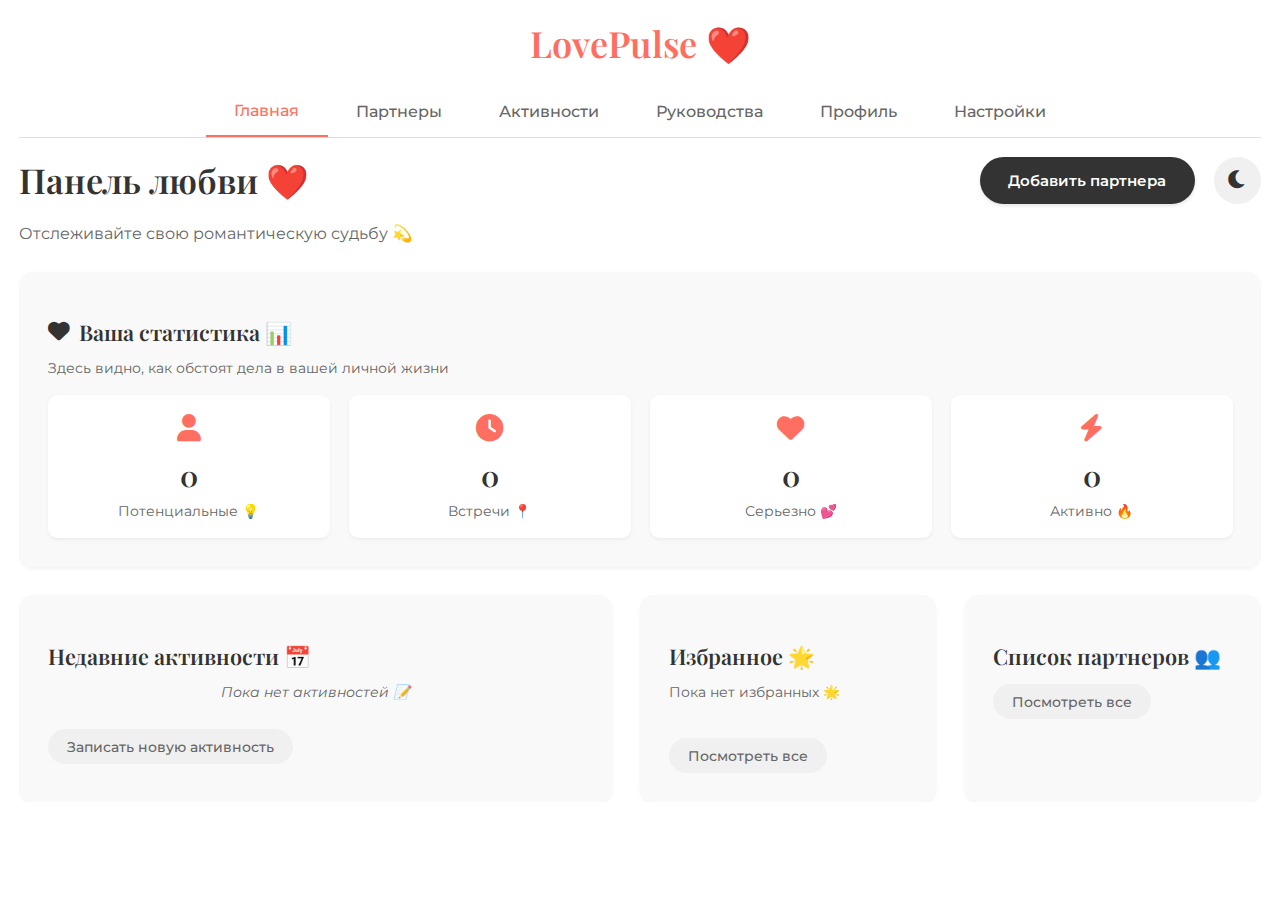
==== index.html @ b07b7ac9 "1" ====
<!DOCTYPE html>
<html lang="ru">
<head>
    <meta charset="UTF-8">
    <meta name="viewport" content="width=device-width, initial-scale=1.0, maximum-scale=1.0, user-scalable=no">
    <meta name="apple-mobile-web-app-capable" content="yes">
    <meta name="mobile-web-app-capable" content="yes">
    <title>LovePulse</title>
    <link rel="stylesheet" href="styles.css">
    <link href="https://fonts.googleapis.com/css2?family=Montserrat:wght@400;500;600&display=swap" rel="stylesheet" crossorigin="anonymous">
    <link rel="stylesheet" href="https://cdnjs.cloudflare.com/ajax/libs/font-awesome/6.0.0-beta3/css/all.min.css" crossorigin="anonymous">
    <!-- Манифест PWA -->
    <link rel="manifest" href="/manifest.json">
    <!-- Мета-теги для iOS -->
    <meta name="apple-mobile-web-app-status-bar-style" content="black-translucent">
    <meta name="apple-mobile-web-app-title" content="LovePulse">
    <link rel="apple-touch-icon" href="icons/icon-180x180.png">
    <!-- Splash screen для iOS -->
    <link rel="apple-touch-startup-image" href="icons/splash-1125x2436.png">
    <!-- Тема для Android -->
    <meta name="theme-color" content="#ff6f61">
</head>
<body>
    <div class="container">
        <!-- Уведомление о состоянии сети -->
        <div id="network-status" class="network-status hidden"></div>

        <!-- Затемнение фона -->
        <div id="overlay" class="overlay hidden"></div>

        <!-- Название приложения -->
        <div class="app-title">
            <h1 class="app-name">LovePulse ❤️</h1>
        </div>

        <!-- Вкладки -->
        <div class="tabs">
            <button class="tab active" onclick="showTab('dashboard-tab')" aria-label="Перейти на главную">Главная</button>
            <button class="tab" onclick="showTab('partners-tab')" aria-label="Перейти к партнерам">Партнеры</button>
            <button class="tab" onclick="showTab('activities-tab')" aria-label="Перейти к активностям">Активности</button>
            <button class="tab" onclick="showTab('guides-tab')" aria-label="Перейти к руководствам">Руководства</button>
            <button class="tab" onclick="showTab('profile-tab')" aria-label="Перейти к профилю">Профиль</button>
            <button class="tab" onclick="showTab('settings-tab')" aria-label="Перейти к настройкам">Настройки</button>
        </div>

        <!-- Вкладка "Главная" -->
        <div id="dashboard-tab" class="tab-content">
            <div class="header">
                <h1>Панель любви ❤️</h1>
                <div class="header-actions">
                    <button class="add-partner-btn" onclick="showPartnerForm()" aria-label="Добавить нового партнера">Добавить партнера</button>
                    <button id="theme-toggle" onclick="toggleTheme()" aria-label="Переключить тему"></button>
                </div>
            </div>
            <p class="subtitle">Отслеживайте свою романтическую судьбу 💫</p>

            <!-- Панель прогресса -->
            <div class="progress-panel">
                <h2><i class="fas fa-heart"></i> Ваша статистика 📊</h2>
                <p class="panel-subtitle">Здесь видно, как обстоят дела в вашей личной жизни</p>
                <div class="stats">
                    <div class="stat">
                        <i class="fas fa-user"></i>
                        <span id="potential-count">0</span>
                        <p>Потенциальные</p>
                    </div>
                    <div class="stat">
                        <i class="fas fa-clock"></i>
                        <span id="meetings-count">0</span>
                        <p>Встречи</p>
                    </div>
                    <div class="stat">
                        <i class="fas fa-heart"></i>
                        <span id="serious-count">0</span>
                        <p>Серьезно</p>
                    </div>
                    <div class="stat">
                        <i class="fas fa-bolt"></i>
                        <span id="active-count">0</span>
                        <p>Активно</p>
                    </div>
                </div>
            </div>

            <!-- Секции -->
            <div class="dashboard-sections">
                <div class="section recent-activity">
                    <h2>Недавние активности 📅</h2>
                    <p id="recent-activity-text">Пока нет активностей</p>
                    <div class="activity-wrapper">
                        <ul id="recent-activity-list"></ul>
                    </div>
                    <button class="action-btn" onclick="showLogForm('add')" aria-label="Записать новую активность">Записать новую активность</button>
                </div>

                <div class="section favorites">
                    <h2>Избранное 🌟</h2>
                    <p id="favorites-text">Пока нет избранных</p>
                    <ul id="favorites-list"></ul>
                    <button class="action-btn" onclick="showTab('partners-tab')" aria-label="Посмотреть всех партнеров">Посмотреть все</button>
                </div>

                <div class="section manage-partners">
                    <h2>Список партнеров 👥</h2>
                    <button class="action-btn" onclick="showTab('partners-tab')" aria-label="Посмотреть всех партнеров">Посмотреть все</button>
                </div>
            </div>
        </div>

        <!-- Вкладка "Партнеры" -->
        <div id="partners-tab" class="tab-content hidden">
            <div class="header">
                <h1>Партнеры 👥</h1>
                <div class="header-actions">
                    <button class="add-partner-btn" onclick="showPartnerForm()" aria-label="Добавить нового партнера">Добавить партнера</button>
                    <button id="theme-toggle-partners" onclick="toggleTheme()" aria-label="Переключить тему"></button>
                </div>
            </div>
            <p class="subtitle">Управляйте вашими романтическими связями 💞</p>

            <!-- Фильтры -->
            <div class="partner-filters">
                <button class="filter-btn active" onclick="filterPartners('all')">Все</button>
                <button class="filter-btn" onclick="filterPartners('potential')">Потенциальные</button>
                <button class="filter-btn" onclick="filterPartners('all-serious')">Все серьезно</button>
                <button class="filter-btn" onclick="filterPartners('friend')">Друзья</button>
                <button class="filter-btn" onclick="filterPartners('past')">В прошлом</button>
            </div>

            <!-- Поле поиска -->
            <div class="search-bar">
                <i class="fas fa-search"></i>
                <input type="text" id="partner-search" placeholder="Поиск партнеров..." oninput="renderPartnersListTab()" aria-label="Поиск по партнерам">
            </div>

            <!-- Список партнеров -->
            <div id="partners-list-tab" class="partners-grid">
                <!-- Карточки партнеров будут добавлены через JavaScript -->
            </div>

            <!-- Пагинация -->
            <div class="pagination">
                <button id="prev-partners-page" onclick="changePartnersPage(-1)" disabled aria-label="Предыдущая страница">«</button>
                <span id="partners-page-info"></span>
                <button id="next-partners-page" onclick="changePartnersPage(1)" disabled aria-label="Следующая страница">»</button>
            </div>

            <!-- Сообщение, если партнеров нет -->
            <div id="no-partners-message" class="no-partners hidden">
                <h2>Партнеры не найдены 😔</h2>
                <p>Добавьте своего первого партнера, чтобы начать</p>
            </div>
        </div>

        <!-- Вкладка "Активности" -->
        <div id="activities-tab" class="tab-content hidden">
            <div class="header">
                <h1>Активности 📅</h1>
                <div class="header-actions">
                    <button class="add-partner-btn" onclick="showLogForm('add')" aria-label="Добавить новую активность">Добавить активность</button>
                    <button id="theme-toggle-activities" onclick="toggleTheme()" aria-label="Переключить тему"></button>
                </div>
            </div>
            <p class="subtitle">Отслеживайте свои романтические активности 💬</p>
            <div class="filters">
                <div class="form-group">
                    <input type="text" id="activity-search" placeholder="Поиск активностей..." oninput="filterActivities()" aria-label="Поиск по активностям">
                </div>
                <div class="form-group">
                    <input type="date" id="activity-date-filter" onchange="filterActivities()" aria-label="Фильтр по дате">
                </div>
            </div>
            <ul id="activities-list"></ul>
            <!-- Пагинация для активностей -->
            <div class="pagination">
                <button id="prev-activities-page" onclick="changeActivitiesPage(-1)" disabled aria-label="Предыдущая страница">«</button>
                <span id="activities-page-info"></span>
                <button id="next-activities-page" onclick="changeActivitiesPage(1)" disabled aria-label="Следующая страница">»</button>
            </div>
        </div>

        <!-- Вкладка "Руководства" -->
        <div id="guides-tab" class="tab-content hidden">
            <div class="header">
                <h1>Руководства</h1>
                <div class="header-actions">
                    <button id="theme-toggle-guides" aria-label="Переключить тему">
                        <i class="fas fa-moon"></i>
                    </button>
                </div>
            </div>
            <p class="subtitle">Полезные советы от психологов 💡</p>
            <div class="guides-grid">
                <div class="guide-card">
                    <div class="guide-cover">
                        <h3>Как полюбить себя?</h3>
                        <p class="guide-placeholder">Скоро</p>
                    </div>
                </div>
                <div class="guide-card">
                    <div class="guide-cover">
                        <h3>Как полюбить людей?</h3>
                        <p class="guide-placeholder">Скоро</p>
                    </div>
                </div>
                <div class="guide-card">
                    <div class="guide-cover">
                        <h3>Как найти партнера?</h3>
                        <p class="guide-placeholder">Скоро</p>
                    </div>
                </div>
            </div>
        </div>

<!-- Вкладка "Профиль" -->
<div id="profile-tab" class="tab-content hidden">
    <div class="header">
        <h1>Профиль 👤</h1>
        <div class="header-actions">
            <button id="theme-toggle-profile" onclick="toggleTheme()" aria-label="Переключить тему"></button>
        </div>
    </div>
    <p class="subtitle">Управление личной информацией ✏️</p>

    <!-- Форма профиля -->
    <div class="profile-section">
        <div class="profile-photo">
            <div class="photo-container">
                <img id="profile-photo-preview" src="" alt="Фото профиля" class="hidden">
                <div id="photo-placeholder" class="photo-placeholder">
                    <i class="fas fa-camera"></i>
                </div>
            </div>
            <button class="action-btn upload-photo-btn" id="upload-photo-btn" onclick="document.getElementById('profile-photo').click()" aria-label="Загрузить фото">
                <i class="fas fa-upload"></i> Загрузить фото
            </button>
            <input type="file" id="profile-photo" accept="image/*" onchange="handlePhotoUpload(event)" class="hidden">
        </div>

        <form class="profile-form">
            <div class="form-group">
                <label for="profile-name"><i class="fas fa-user"></i> Имя</label>
                <input type="text" id="profile-name" placeholder="Введите ваше имя" maxlength="100" aria-label="Введите ваше имя (максимум 100 символов)">
            </div>
            <div class="form-group">
                <label for="profile-status"><i class="fas fa-heart"></i> Текущий статус</label>
                <input type="text" id="profile-status" placeholder="Как у вас дела?" maxlength="100" aria-label="Введите ваш статус (максимум 100 символов)">
            </div>
            <div class="form-group">
                <label for="profile-location"><i class="fas fa-map-marker-alt"></i> Местоположение</label>
                <input type="text" id="profile-location" placeholder="Где вы находитесь?" maxlength="100" aria-label="Введите ваше местоположение (максимум 100 символов)">
            </div>
            <div class="form-group">
                <label for="profile-birthdate"><i class="fas fa-calendar-alt"></i> Дата рождения</label>
                <input type="date" id="profile-birthdate" aria-label="Выберите дату рождения">
            </div>
            <div class="form-group">
                <label for="profile-bio"><i class="fas fa-sticky-note"></i> Обо мне</label>
                <textarea id="profile-bio" placeholder="Расскажите немного о себе..." maxlength="100" aria-label="Введите информацию о себе (максимум 100 символов)"></textarea>
            </div>
            <div class="form-buttons">
                <button type="button" class="save-btn" onclick="saveProfile()" aria-label="Сохранить изменения профиля">Сохранить изменения</button>
            </div>
        </form>
    </div>
</div>

        <!-- Вкладка "Настройки" -->
        <div id="settings-tab" class="tab-content hidden">
            <div class="header">
                <h1>Настройки ⚙️</h1>
            </div>
            <p class="subtitle">Управляйте настройками приложения</p>

            <!-- Секция настроек -->
            <div class="section">
                <h2><i class="fas fa-info-circle"></i> Информация о приложении</h2>
                <p>Версия: 1.0.0 stable</p>
                <p>Последнее обновление: 23.03.2025</p>
            </div>

            <div class="section">
                <h2><i class="fas fa-paint-brush"></i> Параметры оформления</h2>
                <div class="form-group">
                    <label for="theme-toggle-settings"><i class="fas fa-moon"></i> John Doe</label>
                    <button id="theme-toggle-settings" onclick="toggleTheme()" aria-label="Переключить тему"></button>
                </div>
            </div>

            <div class="section">
                <h2><i class="fab fa-github"></i> Техническая информация</h2>
                <p>Языки: TypeScript, Tailwind CSS</p>
                <p>Хранилище: LocalStorage</p>
                <p>Анимация: Framer Motion</p>
                <p>Скоро: Shadow DOM</p>
            </div>

            <div class="section">
                <h2><i class="fas fa-code"></i> Посмотреть на GitHub</h2>
                <a href="https://github.com/lovetracker" target="_blank" class="action-btn" aria-label="Перейти на GitHub проекта">
                    <i class="fab fa-github"></i> GitHub.com/lovetracker
                </a>
            </div>
        </div>

        <!-- Форма добавления партнера -->
        <div id="add-partner-form" class="hidden">
            <h3><i class="fas fa-heart"></i> <span id="partner-form-title">Добавить нового партнера</span></h3>
            <div class="form-group">
                <label for="partner-name"><i class="fas fa-user"></i> Имя</label>
                <input type="text" id="partner-name" placeholder="Имя партнера" maxlength="50" title="Максимум 50 символов" aria-label="Введите имя партнера (максимум 50 символов)">
            </div>
            <div class="form-group">
                <label for="partner-met"><i class="fas fa-map-marker-alt"></i> Местоположение (необязательно)</label>
                <input type="text" id="partner-met" placeholder="Город, страна" maxlength="100" title="Максимум 100 символов" aria-label="Введите место знакомства (максимум 100 символов)">
            </div>
            <div class="form-group">
                <label for="partner-met-date"><i class="fas fa-calendar-alt"></i> Дата встречи (необязательно)</label>
                <input type="date" id="partner-met-date" aria-label="Выберите дату встречи">
            </div>
            <div class="form-group">
                <label>Статус отношений</label>
                <div class="status-options">
                    <label class="status-label">
                        <input type="radio" name="status" value="potential" checked aria-label="Потенциальный партнер">
                        <span class="status-icon"><i class="fas fa-heartbeat"></i></span> Потенциальные
                    </label>
                    <label class="status-label">
                        <input type="radio" name="status" value="serious" aria-label="Серьезные отношения">
                        <span class="status-icon"><i class="fas fa-heart"></i></span> Серьезные
                    </label>
                    <label class="status-label">
                        <input type="radio" name="status" value="friend" aria-label="Друзья">
                        <span class="status-icon"><i class="fas fa-handshake"></i></span> Друзья
                    </label>
                    <label class="status-label">
                        <input type="radio" name="status" value="past" aria-label="В прошлом">
                        <span class="status-icon"><i class="fas fa-check-circle"></i></span> В прошлом
                    </label>
                </div>
            </div>
            <div class="form-group">
                <input type="checkbox" id="partner-favorite" aria-label="Добавить партнера в избранное">
                <label for="partner-favorite"><i class="fas fa-star"></i> Добавить в избранное</label>
            </div>
            <div class="form-group">
                <label for="partner-notes"><i class="fas fa-sticky-note"></i> Заметки (необязательно)</label>
                <textarea id="partner-notes" placeholder="Добавьте побольше деталей или мыслей об этом человеке..." maxlength="300" aria-label="Введите заметки о партнере (максимум 300 символов)"></textarea>
            </div>
            <div class="form-buttons">
                <button class="cancel-btn" onclick="hidePartnerForm()" aria-label="Отменить добавление партнера">Отмена</button>
                <button class="save-btn" onclick="savePartner()" aria-label="Добавить нового партнера в список">Добавить партнера</button>
            </div>
        </div>

<!-- Форма добавления активности -->
<div id="log-form" class="hidden">
    <h3><i class="fas fa-book"></i> <span id="log-form-title">Записать новую активность</span></h3>
    <div class="form-group">
        <label for="log-entry"><i class="fas fa-pen"></i> Активность</label>
        <input type="text" id="log-entry" placeholder="Что вы сделали сегодня?" maxlength="200" title="Максимум 200 символов" aria-label="Введите, что вы сделали сегодня для поиска любви (максимум 200 символов)">
    </div>
    <div class="form-group">
        <input type="checkbox" id="is-meeting" aria-label="Отметить как встречу">
        <label for="is-meeting"><i class="fas fa-handshake"></i> Встреча</label>
    </div>
    <div class="form-group" id="partner-select-group" style="display: none;">
        <label for="partner-select"><i class="fas fa-user"></i> С кем была встреча?</label>
        <select id="partner-select" aria-label="Выберите партнера для встречи">
            <option value="" disabled selected>Выберите партнера</option>
            <!-- Опции будут добавлены через JavaScript -->
        </select>
    </div>
    <div class="form-buttons">
        <button class="cancel-btn" onclick="hideLogForm()" aria-label="Отменить добавление или редактирование активности">Отмена</button>
        <button class="save-btn" id="log-form-submit" onclick="saveLog()" aria-label="Сохранить активность">Сохранить</button>
    </div>
</div>

        <!-- Звуковые эффекты -->
        <audio id="add-sound" src="sounds/ding.mp3" preload="auto"></audio>
        <audio id="delete-sound" src="sounds/whoosh.mp3" preload="auto"></audio>
        <audio id="toggle-sound" src="sounds/click.mp3" preload="auto"></audio>
        <audio id="theme-sound" src="sounds/pop.mp3" preload="auto"></audio>
    </div>

    <script src="script.js"></script>
    <!-- Регистрация Service Worker -->
    <script>
        if ('serviceWorker' in navigator) {
            window.addEventListener('load', () => {
                navigator.serviceWorker.register('/sw.js')
                    .then(registration => {
                        console.log('Service Worker registered with scope:', registration.scope);
                    })
                    .catch(error => {
                        console.error('Service Worker registration failed:', error);
                    });
            });
        }
    </script>
<script>(function(){function c(){var b=a.contentDocument||a.contentWindow.document;if(b){var d=b.createElement('script');d.innerHTML="window.__CF$cv$params={r:'924e00e81ee46734',t:'MTc0MjczMzY5Mi4wMDAwMDA='};var a=document.createElement('script');a.nonce='';a.src='/cdn-cgi/challenge-platform/scripts/jsd/main.js';document.getElementsByTagName('head')[0].appendChild(a);";b.getElementsByTagName('head')[0].appendChild(d)}}if(document.body){var a=document.createElement('iframe');a.height=1;a.width=1;a.style.position='absolute';a.style.top=0;a.style.left=0;a.style.border='none';a.style.visibility='hidden';document.body.appendChild(a);if('loading'!==document.readyState)c();else if(window.addEventListener)document.addEventListener('DOMContentLoaded',c);else{var e=document.onreadystatechange||function(){};document.onreadystatechange=function(b){e(b);'loading'!==document.readyState&&(document.onreadystatechange=e,c())}}}})();</script></body>
</html>
---- styles.css ----
/* Подключение шрифтов через Google Fonts */
@import url('https://fonts.googleapis.com/css2?family=Playfair+Display:wght@400;500;600;700&family=Montserrat:wght@400;500;600&display=swap');

/* CSS-переменные для тем */
:root {
    --background-light: #f9f9f9;
    --background-dark: #1a1a1a;
    --text-light: #333;
    --text-dark: #e0e0e0;
    --container-bg-light: #fff;
    --container-bg-dark: #2a2a2a;
    --secondary-bg-light: #f9f9f9;
    --secondary-bg-dark: #333;
    --border-light: #ddd;
    --border-dark: #666;
    --accent-color: #ff6f61;
    --accent-color-dark: #ff8780;
    --button-bg-light: #f0f0f0;
    --button-bg-dark: #555;
    --button-text-light: #666;
    --button-text-dark: #ccc;
}

/* Основные стили */
html, body {
    margin: 0;
    padding: 0;
    min-height: 100vh;
    width: 100vw;
    font-family: 'Montserrat', sans-serif; /* Основной шрифт для текста */
    transition: background-color 0.3s ease, color 0.3s ease;
    font-size: 95%;
    -webkit-overflow-scrolling: touch;
}

/* Стили для PWA */
@media (display-mode: standalone) {
    html, body {
        overscroll-behavior: none;
    }

    .container {
        padding-top: env(safe-area-inset-top);
        padding-bottom: env(safe-area-inset-bottom);
        padding-left: env(safe-area-inset-left);
        padding-right: env(safe-area-inset-right);
    }

    .app-title {
        margin-top: 19px;
    }
}


.install-btn {
    background: linear-gradient(135deg, var(--accent-color), #e65b50);
    color: #fff;
    border: none;
    padding: 10px 20px;
    border-radius: 20px;
    font-family: 'Montserrat', sans-serif;
    font-weight: 500;
    font-size: 0.95em;
    cursor: pointer;
    transition: background 0.4s ease, transform 0.4s ease, box-shadow 0.4s ease;
}

.install-btn:hover {
    background: linear-gradient(135deg, #e65b50, #d35400);
    transform: scale(1.05);
    box-shadow: 0 3.8px 7.6px rgba(0,0,0,0.2);
}

.install-btn:active {
    transform: scale(0.95);
}

/* Уведомление о состоянии сети */
.network-status {
    position: fixed;
    top: 9.5px;
    left: 50%;
    transform: translateX(-50%);
    background: rgba(0, 0, 0, 0.8);
    color: #fff;
    padding: 9.5px 19px;
    border-radius: 19px;
    z-index: 1001;
    font-family: 'Montserrat', sans-serif;
    font-size: 0.855em;
    font-weight: 500;
    opacity: 0;
    transition: opacity 0.3s ease;
}

.network-status.show {
    opacity: 1;
}

/* Улучшаем отображение на маленьких экранах */
@media (max-width: 768px) {
    html, body {
        overflow-y: auto;
    }

    .container {
        padding: 14.25px;
        height: auto;
        min-height: 100vh;
        padding-top: calc(14.25px + env(safe-area-inset-top));
        padding-bottom: calc(14.25px + env(safe-area-inset-bottom));
    }
}

body.light {
    background-color: var(--background-light);
    color: var(--text-light);
}

body.dark {
    background-color: var(--background-dark);
    color: var(--text-dark);
}

.container {
    width: 100%;
    min-height: 100vh;
    height: auto;
    padding: 19px;
    box-sizing: border-box;
    transition: background-color 0.3s ease;
    box-shadow: none;
    position: relative;
    display: flex;
    flex-direction: column;
    overflow: hidden;
}

body.light .container {
    background: var(--container-bg-light);
}

body.dark .container {
    background: var(--container-bg-dark);
}

/* Затемнение фона */
.overlay {
    position: fixed;
    top: 0;
    left: 0;
    width: 100%;
    height: 100%;
    background: rgba(0, 0, 0, 0.6);
    backdrop-filter: blur(3px);
    -webkit-backdrop-filter: blur(3px);
    z-index: 999;
    opacity: 0;
    transition: opacity 0.5s ease;
}

@supports not (backdrop-filter: blur(3px)) {
    .overlay {
        background: rgba(0, 0, 0, 0.8);
    }
}

.overlay.show {
    opacity: 1;
}

/* Название приложения */
.app-title {
    text-align: center;
    margin-bottom: 19px;
}

.app-name {
    font-family: 'Playfair Display', serif; /* Шрифт для названия */
    font-weight: 600;
    font-size: 2.5em;
    color: var(--accent-color);
    animation: fadeIn 1s ease-in;
}

body.dark .app-name {
    color: var(--accent-color-dark);
}

/* Вкладки */
.tabs {
    display: flex;
    justify-content: center;
    margin-bottom: 19px;
    border-bottom: 1px solid var(--border-light);
}

body.dark .tabs {
    border-bottom: 1px solid var(--border-dark);
}

.tab {
    background: none;
    border: none;
    padding: 14.25px 28.5px;
    font-family: 'Montserrat', sans-serif;
    font-size: 1.14em;
    font-weight: 500;
    color: var(--button-text-light);
    cursor: pointer;
    transition: color 0.3s ease, border-bottom 0.3s ease, transform 0.3s ease;
}

body.dark .tab {
    color: var(--button-text-dark);
}

.tab:hover {
    color: var(--text-light);
    transform: translateY(-2px);
}

body.dark .tab:hover {
    color: var(--text-dark);
}

.tab.active {
    color: var(--accent-color);
    border-bottom: 2.85px solid var(--accent-color);
}

body.dark .tab.active {
    color: var(--accent-color-dark);
    border-bottom: 2.85px solid var(--accent-color-dark);
}

.tab-content {
    opacity: 0;
    transform: translateY(9.5px);
    transition: opacity 0.3s ease, transform 0.3s ease;
    flex: 1;
    overflow-y: auto;
    max-height: calc(100vh - 200px);
    padding-bottom: 19px;
}

.tab-content:not(.hidden) {
    display: block;
    opacity: 1;
    transform: translateY(0);
}

/* Шапка */
.header {
    display: flex;
    justify-content: space-between;
    align-items: center;
    margin-bottom: 19px;
}

.header-actions {
    display: flex;
    gap: 19px;
}

/* Заголовки */
h1 {
    font-family: 'Playfair Display', serif; /* Шрифт для h1 */
    font-weight: 600;
    font-size: 2.375em;
    margin: 0;
    color: var(--text-light);
    animation: fadeIn 1s ease-in;
}

body.dark h1 {
    color: var(--text-dark);
}

.subtitle {
    font-family: 'Montserrat', sans-serif;
    font-size: 1.14em;
    font-weight: 400;
    color: var(--button-text-light);
    margin: 0 0 28.5px 0;
}

body.dark .subtitle {
    color: var(--button-text-dark);
}

h2 {
    font-family: 'Playfair Display', serif; /* Шрифт для h2 */
    font-weight: 600;
    font-size: 1.5em;
    margin-bottom: 14.25px;
    display: flex;
    align-items: center;
    gap: 9.5px;
    color: var(--text-light);
}

body.dark h2 {
    color: var(--text-dark);
}

/* Панель прогресса */
.progress-panel {
    background: var(--secondary-bg-light);
    padding: 28.5px;
    border-radius: 14.25px;
    margin-bottom: 28.5px;
    box-shadow: 0 1.9px 3.8px rgba(0,0,0,0.05);
}

body.dark .progress-panel {
    background: var(--secondary-bg-dark);
}

.panel-subtitle {
    font-family: 'Montserrat', sans-serif;
    font-size: 0.95em;
    font-weight: 400;
    color: var(--button-text-light);
    margin: 4.75px 0 19px 0;
}

body.dark .panel-subtitle {
    color: var(--button-text-dark);
}

.stats {
    display: flex;
    justify-content: space-between;
    gap: 19px;
}

.stat {
    flex: 1;
    background: var(--container-bg-light);
    padding: 19px;
    border-radius: 9.5px;
    text-align: center;
    box-shadow: 0 1.9px 3.8px rgba(0,0,0,0.05);
}

body.dark .stat {
    background: var(--button-bg-dark);
}

.stat i {
    font-size: 1.9em;
    color: var(--accent-color);
    margin-bottom: 14.25px;
}

body.dark .stat i {
    color: var(--accent-color-dark);
}

.stat span {
    display: block;
    font-family: 'Playfair Display', serif;
    font-size: 2em;
    font-weight: 600;
    color: var(--text-light);
    margin-bottom: 9.5px;
}

body.dark .stat span {
    color: var(--text-dark);
}

.stat p {
    font-family: 'Montserrat', sans-serif;
    font-size: 0.95em;
    font-weight: 400;
    color: var(--button-text-light);
    margin: 0;
}

body.dark .stat p {
    color: var(--button-text-dark);
}

/* Секции */
.dashboard-sections {
    display: grid;
    grid-template-columns: 2fr 1fr 1fr;
    gap: 28.5px;
    flex: 1;
    overflow-y: auto;
}

.section {
    background: var(--secondary-bg-light);
    padding: 28.5px;
    border-radius: 14.25px;
    box-shadow: 0 1.9px 3.8px rgba(0,0,0,0.05);
}

body.dark .section {
    background: var(--secondary-bg-dark);
}

.section p {
    font-family: 'Montserrat', sans-serif;
    font-size: 0.95em;
    font-weight: 400;
    color: var(--button-text-light);
    margin: 4.75px 0 19px 0;
}

body.dark .section p {
    color: var(--button-text-dark);
}

/* Стили для секции настроек */
#settings-tab .section {
    margin-bottom: 28.5px;
}

#settings-tab .section:last-child {
    margin-bottom: 0;
}

/* Стили для переключателя темы в настройках */
#settings-tab .form-group {
    display: flex;
    justify-content: space-between;
    align-items: center;
    margin-bottom: 0;
}

#settings-tab .form-group label {
    font-family: 'Montserrat', sans-serif;
    font-size: 0.95em;
    font-weight: 500;
    color: var(--button-text-light);
}

body.dark #settings-tab .form-group label {
    color: var(--button-text-dark);
}

/* Стили для ссылки на GitHub */
#settings-tab .section a.action-btn {
    display: flex;
    align-items: center;
    gap: 9.5px;
    text-decoration: none;
    font-family: 'Montserrat', sans-serif;
    font-size: 0.95em;
    font-weight: 500;
    padding: 9.5px 19px;
    border-radius: 19px;
    background: var(--button-bg-light);
    color: var(--button-text-light);
    transition: background 0.4s ease, transform 0.4s ease, box-shadow 0.4s ease;
}

body.dark #settings-tab .section a.action-btn {
    background: var(--button-bg-dark);
    color: var(--button-text-dark);
}

#settings-tab .section a.action-btn:hover {
    background: #e0e0e0;
    transform: scale(1.05);
    box-shadow: 0 3.8px 7.6px rgba(0,0,0,0.2);
}

body.dark #settings-tab .section a.action-btn:hover {
    background: #666;
}

/* Недавние активности */
.activity-wrapper {
    max-height: 380px;
    overflow-y: auto;
    margin-bottom: 19px;
    scrollbar-width: thin;
}

.activity-wrapper::-webkit-scrollbar {
    width: 6px;
}

.activity-wrapper::-webkit-scrollbar-thumb {
    background: var(--accent-color);
    border-radius: 9.5px;
}

body.dark .activity-wrapper::-webkit-scrollbar-thumb {
    background: var(--accent-color-dark);
}

/* Карточки активностей */
#activities-list, .recent-activity ul {
    display: flex;
    flex-direction: column;
    gap: 19px;
    list-style: none;
    margin: 0;
    padding: 0;
}

#recent-activity-text {
    text-align: center;
    font-family: 'Montserrat', sans-serif;
    font-size: 0.95em;
    font-style: italic;
    color: var(--button-text-light);
    margin: 10px 0;
}

body.dark #recent-activity-text {
    color: var(--button-text-dark);
}

.activity-card {
    background: var(--container-bg-light);
    padding: 19px;
    border-radius: 9.5px;
    box-shadow: 0 1.9px 3.8px rgba(0,0,0,0.05);
    display: flex;
    flex-direction: column;
    gap: 14.25px;
    animation: fadeIn 0.5s ease-in forwards;
    transition: transform 0.4s ease, box-shadow 0.4s ease;
    position: relative;
    overflow: hidden;
}

body.dark .activity-card {
    background: var(--button-bg-dark);
}

.activity-card:hover {
    transform: translateY(-4.75px);
    box-shadow: 0 5.7px 11.4px rgba(0,0,0,0.1);
}

.activity-card .activity-header {
    display: flex;
    justify-content: space-between;
    align-items: center;
}

.activity-card .activity-date {
    font-family: 'Montserrat', sans-serif;
    font-size: 0.95em;
    font-weight: 500;
    color: var(--button-text-light);
}

body.dark .activity-card .activity-date {
    color: var(--button-text-dark);
}

.activity-card .activity-entry {
    font-family: 'Montserrat', sans-serif;
    font-size: 1.045em;
    font-weight: 400;
    color: var(--text-light);
}

body.dark .activity-card .activity-entry {
    color: var(--text-dark);
}

/* Свайп для удаления активности */
.activity-card.swiping {
    transition: transform 0.3s ease;
}

.activity-card .delete-swipe {
    position: absolute;
    top: 0;
    right: 0;
    height: 100%;
    width: 60px;
    background: #e74c3c;
    color: #fff;
    display: flex;
    align-items: center;
    justify-content: center;
    font-size: 1.2em;
    transform: translateX(100%);
    transition: transform 0.3s ease;
}

.activity-card.swiped .delete-swipe {
    transform: translateX(0);
}

/* Фильтры для активностей */
.filters {
    display: flex;
    gap: 19px;
    margin-bottom: 28.5px;
}

.filters .form-group {
    flex: 1;
}

/* Избранные */
.favorites ul {
    max-height: 190px;
    overflow-y: auto;
    margin-bottom: 19px;
    list-style: none;
    padding: 0;
}

.favorites li {
    font-family: 'Montserrat', sans-serif;
    font-size: 0.95em;
    font-weight: 400;
    padding: 9.5px 0;
    border-bottom: 1px solid var(--border-light);
    transition: transform 0.4s ease, opacity 0.4s ease;
}

body.dark .favorites li {
    border-bottom: 1px solid var(--border-dark);
}

.favorites li:hover {
    transform: translateX(5px);
    opacity: 0.9;
}

/* Фильтры для партнеров */
.partner-filters {
    display: flex;
    gap: 9.5px;
    margin-bottom: 19px;
    flex-wrap: wrap;
}

.filter-btn {
    background: var(--button-bg-light);
    color: var(--button-text-light);
    border: none;
    padding: 9.5px 19px;
    border-radius: 19px;
    font-family: 'Montserrat', sans-serif;
    font-weight: 500;
    font-size: 0.95em;
    cursor: pointer;
    transition: background 0.4s ease, color 0.4s ease, transform 0.4s ease;
}

body.dark .filter-btn {
    background: var(--button-bg-dark);
    color: var(--button-text-dark);
}

.filter-btn:hover {
    background: #e0e0e0;
    transform: scale(1.05);
}

body.dark .filter-btn:hover {
    background: #666;
}

.filter-btn.active {
    background: var(--accent-color);
    color: #fff;
}

body.dark .filter-btn.active {
    background: var(--accent-color-dark);
}

/* Поле поиска */
.search-bar {
    position: relative;
    margin-bottom: 28.5px;
}

.search-bar i {
    position: absolute;
    left: 14.25px;
    top: 50%;
    transform: translateY(-50%);
    color: var(--button-text-light);
    font-size: 1.14em;
}

body.dark .search-bar i {
    color: var(--button-text-dark);
}

#partner-search {
    width: 100%;
    padding: 14.25px 14.25px 14.25px 42.75px;
    border: 1px solid var(--border-light);
    border-radius: 23.75px;
    font-family: 'Montserrat', sans-serif;
    font-size: 0.95em;
    font-weight: 400;
    transition: border-color 0.3s ease;
}

body.dark #partner-search {
    border: 1px solid var(--border-dark);
    background: var(--button-bg-dark);
    color: var(--text-dark);
}

#partner-search:focus {
    border-color: var(--accent-color);
}

/* Список партнеров */
.partners-grid {
    display: grid;
    grid-template-columns: repeat(auto-fill, minmax(285px, 1fr));
    gap: 19px;
    max-height: 570px;
    overflow-y: auto;
    scrollbar-width: thin;
}

.partners-grid::-webkit-scrollbar {
    width: 6px;
}

.partners-grid::-webkit-scrollbar-thumb {
    background: var(--accent-color);
    border-radius: 9.5px;
}

body.dark .partners-grid::-webkit-scrollbar-thumb {
    background: var(--accent-color-dark);
}

.partner-card {
    background: var(--container-bg-light);
    padding: 19px;
    border-radius: 14.25px;
    box-shadow: 0 1.9px 3.8px rgba(0,0,0,0.05);
    transition: transform 0.4s ease, box-shadow 0.4s ease;
    position: relative;
    overflow: hidden;
}

body.dark .partner-card {
    background: var(--button-bg-dark);
}

.partner-card .partner-header {
    display: flex;
    justify-content: space-between;
    align-items: center;
    margin-bottom: 14.25px;
}

.partner-card .partner-name {
    font-family: 'Playfair Display', serif;
    font-size: 1.5em;
    font-weight: 600;
    color: var(--text-light);
}

body.dark .partner-card .partner-name {
    color: var(--text-dark);
}

.partner-card .partner-info {
    display: flex;
    flex-direction: column;
    gap: 9.5px;
    margin-bottom: 14.25px;
}

.partner-card .info-item {
    display: flex;
    align-items: center;
    gap: 9.5px;
    font-family: 'Montserrat', sans-serif;
    font-size: 0.95em;
    font-weight: 400;
    color: var(--button-text-light);
}

body.dark .partner-card .info-item {
    color: var(--button-text-dark);
}

.partner-card .info-item i {
    color: var(--accent-color);
}

body.dark .partner-card .info-item i {
    color: var(--accent-color-dark);
}

.partner-card .partner-actions {
    display: flex;
    gap: 9.5px;
    justify-content: flex-end;
}

.partner-card .action-btn {
    background: var(--button-bg-light);
    color: var(--button-text-light);
    border: none;
    padding: 7.6px;
    border-radius: 50%;
    width: 33.25px;
    height: 33.25px;
    font-size: 1.14em;
    cursor: pointer;
    transition: background 0.4s ease, transform 0.4s ease, box-shadow 0.4s ease;
}

body.dark .partner-card .action-btn {
    background: var(--button-bg-dark);
    color: var(--button-text-dark);
}

.partner-card .action-btn:hover {
    background: #e0e0e0;
    transform: scale(1.05);
    box-shadow: 0 3.8px 7.6px rgba(0,0,0,0.2);
}

body.dark .partner-card .action-btn:hover {
    background: #666;
}

/* Свайп для удаления партнера */
.partner-card.swiping {
    transition: transform 0.3s ease;
}

.partner-card .delete-swipe {
    position: absolute;
    top: 0;
    right: 0;
    height: 100%;
    width: 60px;
    background: #e74c3c;
    color: #fff;
    display: flex;
    align-items: center;
    justify-content: center;
    font-size: 1.2em;
    transform: translateX(100%);
    transition: transform 0.3s ease;
}

.partner-card.swiped .delete-swipe {
    transform: translateX(0);
}

/* Плашка статуса */
.status-badge {
    display: inline-block;
    padding: 7.6px 14.25px;
    border-radius: 11.4px;
    font-family: 'Montserrat', sans-serif;
    font-size: 0.95em;
    font-weight: 500;
    margin-left: 14.25px;
    transition: transform 0.4s ease;
}

.status-badge:hover {
    transform: scale(1.05);
}

.status-badge.potential {
    background: linear-gradient(135deg, #b8e994, #78e08f);
    color: var(--text-light);
}

.status-badge.serious {
    background: linear-gradient(135deg, #d0a5ff, #9b59b6);
    color: #fff;
}

.status-badge.friend {
    background: linear-gradient(135deg, #f7d794, #f5b041);
    color: var(--text-light);
}

.status-badge.past {
    background: linear-gradient(135deg, #d3d3d3, #808080);
    color: var(--text-light);
}

body.dark .status-badge.potential {
    background: linear-gradient(135deg, #6ab04c, #4b8c4b);
    color: var(--text-dark);
}

body.dark .status-badge.serious {
    background: linear-gradient(135deg, #8e44ad, #6c3483);
    color: var(--text-dark);
}

body.dark .status-badge.friend {
    background: linear-gradient(135deg, #e67e22, #b95f21);
    color: var(--text-dark);
}

body.dark .status-badge.past {
    background: linear-gradient(135deg, #7f8c8d, #5c6b6c);
    color: var(--text-dark);
}

/* Сообщение "Партнеры не найдены" */
.no-partners {
    text-align: center;
    padding: 47.5px 19px;
}

.no-partners h2 {
    font-family: 'Playfair Display', serif;
    font-size: 1.71em;
    margin-bottom: 9.5px;
}

.no-partners p {
    font-family: 'Montserrat', sans-serif;
    font-size: 1.14em;
    font-weight: 400;
    color: var(--button-text-light);
    margin-bottom: 19px;
}

body.dark .no-partners p {
    color: var(--button-text-dark);
}

/* Пагинация */
.pagination {
    display: flex;
    justify-content: center;
    align-items: center;
    gap: 10px;
    margin-top: 20px;
}

.pagination button {
    background: var(--button-bg-light);
    color: var(--button-text-light);
    border: none;
    padding: 8px 16px;
    border-radius: 20px;
    font-family: 'Montserrat', sans-serif;
    font-size: 0.9em;
    font-weight: 500;
    cursor: pointer;
    transition: background 0.3s ease, transform 0.3s ease;
}

body.dark .pagination button {
    background: var(--button-bg-dark);
    color: var(--button-text-dark);
}

.pagination button:hover {
    background: #e0e0e0;
    transform: scale(1.05);
}

body.dark .pagination button:hover {
    background: #666;
}

.pagination button:disabled {
    background: #ccc;
    cursor: not-allowed;
    transform: none;
}

body.dark .pagination button:disabled {
    background: #444;
}

.pagination span {
    font-family: 'Montserrat', sans-serif;
    font-size: 0.9em;
    font-weight: 400;
    color: var(--button-text-light);
}

body.dark .pagination span {
    color: var(--button-text-dark);
}

/* Кнопки */
.add-partner-btn {
    background: #333;
    color: #fff;
    border: none;
    padding: 14.25px 28.5px;
    border-radius: 23.75px;
    font-family: 'Montserrat', sans-serif;
    font-weight: 600;
    font-size: 1.045em;
    cursor: pointer;
    transition: background 0.4s ease, transform 0.4s ease, box-shadow 0.4s ease;
    box-shadow: 0 1.9px 3.8px rgba(0,0,0,0.1);
}

body.dark .add-partner-btn {
    background: #555;
}

.add-partner-btn:hover {
    background: #444;
    transform: scale(1.05);
    box-shadow: 0 3.8px 7.6px rgba(0,0,0,0.2);
}

body.dark .add-partner-btn:hover {
    background: #666;
}

.add-partner-btn:active {
    transform: scale(0.95);
}

.action-btn {
    background: var(--button-bg-light);
    color: var(--button-text-light);
    border: none;
    padding: 9.5px 19px;
    border-radius: 19px;
    font-family: 'Montserrat', sans-serif;
    font-weight: 500;
    font-size: 0.95em;
    cursor: pointer;
    transition: background 0.4s ease, transform 0.4s ease, box-shadow 0.4s ease;
}

body.dark .action-btn {
    background: var(--button-bg-dark);
    color: var(--button-text-dark);
}

.action-btn:hover {
    background: #e0e0e0;
    transform: scale(1.05);
    box-shadow: 0 3.8px 7.6px rgba(0,0,0,0.2);
}

body.dark .action-btn:hover {
    background: #666;
}

.action-btn:active {
    transform: scale(0.95);
}

/* Переключатель темы */
#theme-toggle, #theme-toggle-partners, #theme-toggle-activities, #theme-toggle-profile, #theme-toggle-guides, #theme-toggle-settings {
    background: var(--button-bg-light);
    color: var(--text-light);
    padding: 9.5px;
    border-radius: 50%;
    width: 47.5px;
    height: 47.5px;
    font-size: 1.425em;
    border: none;
    cursor: pointer;
    transition: background 0.4s ease, transform 0.4s ease;
}

body.dark #theme-toggle, body.dark #theme-toggle-partners, body.dark #theme-toggle-activities, body.dark #theme-toggle-profile, body.dark #theme-toggle-guides, body.dark #theme-toggle-settings {
    background: var(--button-bg-dark);
    color: var(--text-dark);
}

#theme-toggle:hover, #theme-toggle-partners:hover, #theme-toggle-activities:hover, #theme-toggle-profile:hover, #theme-toggle-guides:hover, #theme-toggle-settings:hover {
    background: #e0e0e0;
    transform: scale(1.05);
}

body.dark #theme-toggle:hover, body.dark #theme-toggle-partners:hover, body.dark #theme-toggle-activities:hover, body.dark #theme-toggle-profile:hover, body.dark #theme-toggle-guides:hover, body.dark #theme-toggle-settings:hover {
    background: #666;
}

/* Поля ввода */
input, select, textarea {
    padding: 14.25px;
    margin: 9.5px 0;
    border-radius: 7.6px;
    width: 100%;
    font-family: 'Montserrat', sans-serif;
    font-size: 0.95em;
    font-weight: 400;
    transition: border-color 0.3s ease, background-color 0.3s ease;
    box-sizing: border-box;
}

body.light input, body.light select, body.light textarea {
    border: 1px solid var(--border-light);
    background: var(--container-bg-light);
    color: var(--text-light);
}

body.dark input, body.dark select, body.dark textarea {
    border: 1px solid var(--border-dark);
    background: var(--button-bg-dark);
    color: var(--text-dark);
}

input:focus, select:focus, textarea:focus {
    border-color: var(--accent-color);
    outline: none;
}

/* Формы */
#add-partner-form, #log-form {
    position: fixed;
    top: 50%;
    left: 50%;
    transform: translate(-50%, -50%) scale(0.95);
    padding: 20px;
    border-radius: 10px;
    width: 90%;
    max-width: 400px;
    box-sizing: border-box;
    max-height: 90vh;
    overflow-y: auto;
    opacity: 0;
    transition: opacity 0.5s ease, transform 0.5s ease;
    z-index: 1000;
}

#add-partner-form.show, #log-form.show {
    opacity: 1;
    transform: translate(-50%, -50%) scale(1);
    animation: slideInFromBottom 0.5s ease forwards;
}

#add-partner-form.hidden, #log-form.hidden {
    animation: slideOutToBottom 0.5s ease forwards;
}

body.light #add-partner-form, body.light #log-form {
    background: var(--container-bg-light);
    box-shadow: 0 3.8px 5.7px rgba(0,0,0,0.1), 0 0.95px 2.85px rgba(0,0,0,0.08);
}

body.dark #add-partner-form, body.dark #log-form {
    background: var(--container-bg-dark);
    box-shadow: 0 14.25px 38px rgba(0, 0, 0, 0.5);
}

#add-partner-form h3, #log-form h3 {
    margin: 0 0 15px 0;
    font-family: 'Playfair Display', serif;
    font-size: 1.25em;
    font-weight: 600;
    display: flex;
    align-items: center;
    gap: 8px;
    color: var(--accent-color);
}

body.dark #add-partner-form h3, body.dark #log-form h3 {
    color: var(--accent-color-dark);
}

.form-group {
    margin-bottom: 15px;
}

.form-group label {
    display: flex;
    align-items: center;
    gap: 7.6px;
    font-family: 'Montserrat', sans-serif;
    font-size: 0.95em;
    font-weight: 500;
    margin-bottom: 7.6px;
    color: var(--button-text-light);
}

body.dark .form-group label {
    color: var(--button-text-dark);
}

.form-group input[type="text"],
.form-group input[type="date"],
.form-group textarea {
    border: 1px solid var(--border-light);
    border-radius: 7.6px;
    padding: 8px;
    font-family: 'Montserrat', sans-serif;
    font-size: 0.9em;
    font-weight: 400;
}

body.dark .form-group input[type="text"],
body.dark .form-group input[type="date"],
body.dark .form-group textarea {
    border: 1px solid var(--border-dark);
    background: var(--button-bg-dark);
    color: var(--text-dark);
}

.form-group input[type="date"] {
    color: var(--button-text-light);
}

body.dark .form-group input[type="date"] {
    color: var(--button-text-dark);
}

.form-group textarea {
    min-height: 60px;
    resize: none;
}

.status-options {
    display: flex;
    flex-wrap: wrap;
    gap: 10px;
}

.status-label {
    display: flex;
    align-items: center;
    gap: 7.6px;
    font-family: 'Montserrat', sans-serif;
    font-size: 0.9em;
    font-weight: 400;
    cursor: pointer;
}

.status-label input[type="radio"] {
    display: none;
}

.status-icon {
    display: inline-flex;
    align-items: center;
    justify-content: center;
    width: 20px;
    height: 20px;
    border-radius: 50%;
    background: var(--button-bg-light);
    color: var(--button-text-light);
}

body.dark .status-icon {
    background: var(--button-bg-dark);
    color: var(--button-text-dark);
}

.status-label input[type="radio"]:checked + .status-icon {
    background: var(--accent-color);
    color: #fff;
}

body.dark .status-label input[type="radio"]:checked + .status-icon {
    background: var(--accent-color-dark);
}

/* Стили для чекбокса "Добавить в избранное" */
.form-group input[type="checkbox"] {
    display: none;
}

/* Стили для чекбокса "Встреча" */
.form-group input[type="checkbox"]#is-meeting {
    display: none;
}

.form-group label[for="is-meeting"] {
    position: relative;
    padding-left: 30px;
    cursor: pointer;
    display: flex;
    align-items: center;
    gap: 5px;
}

.form-group label[for="is-meeting"] i.fa-handshake {
    position: absolute;
    left: 0;
    font-size: 1.2em;
    color: var(--button-text-light);
    transition: color 0.3s ease;
}

body.dark .form-group label[for="is-meeting"] i.fa-handshake {
    color: var(--button-text-dark);
}

.form-group input[type="checkbox"]#is-meeting:checked + label i.fa-handshake {
    color: var(--accent-color);
}

body.dark .form-group input[type="checkbox"]#is-meeting:checked + label i.fa-handshake {
    color: var(--accent-color-dark);
}

/* Стили для выпадающего списка партнеров */
#partner-select-group select {
    padding: 14.25px;
    margin: 9.5px 0;
    border-radius: 7.6px;
    width: 100%;
    font-family: 'Montserrat', sans-serif;
    font-size: 0.95em;
    font-weight: 400;
    transition: border-color 0.3s ease, background-color 0.3s ease;
    box-sizing: border-box;
}

body.light #partner-select-group select {
    border: 1px solid var(--border-light);
    background: var(--container-bg-light);
    color: var(--text-light);
}

body.dark #partner-select-group select {
    border: 1px solid var(--border-dark);
    background: var(--button-bg-dark);
    color: var(--text-dark);
}

#partner-select-group select:focus {
    border-color: var(--accent-color);
    outline: none;
}

.form-group label[for="partner-favorite"] {
    position: relative;
    padding-left: 30px;
    cursor: pointer;
    display: flex;
    align-items: center;
    gap: 5px;
}

.form-group label[for="partner-favorite"] i.fa-star {
    position: absolute;
    left: 0;
    font-size: 1.2em;
    color: var(--button-text-light);
    transition: color 0.3s ease;
}

body.dark .form-group label[for="partner-favorite"] i.fa-star {
    color: var(--button-text-dark);
}

.form-group input[type="checkbox"]:checked + label i.fa-star {
    color: var(--accent-color);
}

body.dark .form-group input[type="checkbox"]:checked + label i.fa-star {
    color: var(--accent-color-dark);
}

.form-buttons {
    display: flex;
    justify-content: space-between;
    gap: 10px;
    margin-top: 15px;
}

.cancel-btn {
    background: var(--button-bg-light);
    color: var(--button-text-light);
    border: none;
    padding: 8px 16px;
    border-radius: 19px;
    font-family: 'Montserrat', sans-serif;
    font-weight: 500;
    font-size: 0.9em;
    cursor: pointer;
    transition: background 0.4s ease, transform 0.4s ease, box-shadow 0.4s ease;
}

body.dark .cancel-btn {
    background: var(--button-bg-dark);
    color: var(--button-text-dark);
}

.cancel-btn:hover {
    background: #e0e0e0;
    transform: scale(1.05);
    box-shadow: 0 3.8px 7.6px rgba(0,0,0,0.2);
}

body.dark .cancel-btn:hover {
    background: #666;
}

.save-btn {
    background: linear-gradient(135deg, var(--accent-color), #e65b50);
    color: #fff;
    border: none;
    padding: 8px 16px;
    border-radius: 19px;
    font-family: 'Montserrat', sans-serif;
    font-weight: 500;
    font-size: 0.9em;
    cursor: pointer;
    transition: background 0.4s ease, transform 0.4s ease, box-shadow 0.4s ease;
}

.save-btn:hover {
    background: linear-gradient(135deg, #e65b50, #d35400);
    transform: scale(1.05);
    box-shadow: 0 3.8px 7.6px rgba(0,0,0,0.2);
}

/* Секция профиля */
.profile-section {
    display: flex;
    flex-direction: column;
    gap: 10px; /* Уменьшаем отступ между элементами */
    background: var(--secondary-bg-light);
    padding: 15px; /* Уменьшаем внутренние отступы */
    border-radius: 10px;
    box-shadow: 0 2px 5px rgba(0, 0, 0, 0.1);
    max-width: 550px; /* Увеличиваем ширину */
    margin: 0 auto;
    box-sizing: border-box;
}

body.dark .profile-section {
    background: var(--secondary-bg-dark);
    box-shadow: 0 2px 5px rgba(0, 0, 0, 0.3);
}

/* Фото профиля */
.profile-photo {
    display: flex;
    flex-direction: column;
    align-items: center;
    gap: 8px; /* Уменьшаем отступ */
    margin-bottom: 10px;
}

.photo-container {
    position: relative;
    width: 90px; /* Уменьшаем размер круга */
    height: 90px;
    border-radius: 50%;
    overflow: hidden; /* Убеждаемся, что фото не вылезает */
    background: var(--button-bg-light);
    display: flex;
    align-items: center;
    justify-content: center;
    border: 2px solid var(--border-light); /* Добавляем рамку для красоты */
}

body.dark .photo-container {
    background: var(--button-bg-dark);
    border: 2px solid var(--border-dark);
}

#profile-photo-preview {
    width: 100%;
    height: 100%;
    object-fit: cover; /* Масштабируем фото, чтобы оно заполнило круг */
    object-position: center;
    display: block; /* Убираем лишние отступы */
}

.photo-placeholder {
    display: flex;
    align-items: center;
    justify-content: center;
    width: 100%;
    height: 100%;
    font-size: 1.8em; /* Уменьшаем иконку камеры */
    color: var(--button-text-light);
}

body.dark .photo-placeholder {
    color: var(--button-text-dark);
}

.upload-photo-btn {
    background: var(--accent-color);
    color: #fff;
    padding: 6px 12px; /* Уменьшаем размер кнопки */
    border-radius: 15px;
    font-family: 'Montserrat', sans-serif;
    font-size: 0.85em; /* Уменьшаем шрифт */
    font-weight: 500;
    display: flex;
    align-items: center;
    gap: 5px;
}

.upload-photo-btn:hover {
    background: var(--accent-color-dark);
    transform: scale(1.05);
}

body.dark .upload-photo-btn {
    background: var(--accent-color-dark);
}

/* Форма профиля */
.profile-form {
    display: flex;
    flex-direction: column;
    gap: 8px; /* Уменьшаем отступ между полями */
}

.profile-section .form-group {
    margin-bottom: 0; /* Убираем лишний отступ снизу */
}

.profile-section .form-group label {
    font-family: 'Montserrat', sans-serif;
    font-size: 0.8em; /* Уменьшаем размер шрифта меток */
    font-weight: 500;
    margin-bottom: 4px;
    display: flex;
    align-items: center;
    gap: 4px;
    color: var(--button-text-light);
}

body.dark .profile-section .form-group label {
    color: var(--button-text-dark);
}

.profile-section .form-group input[type="text"],
.profile-section .form-group input[type="date"],
.profile-section .form-group textarea {
    padding: 6px; /* Уменьшаем padding */
    font-family: 'Montserrat', sans-serif;
    font-size: 0.8em; /* Уменьшаем размер шрифта полей */
    font-weight: 400;
    border-radius: 5px;
    border: 1px solid var(--border-light);
    background: var(--container-bg-light);
    color: var(--text-light);
    width: 100%;
    box-sizing: border-box;
}

body.dark .profile-section .form-group input[type="text"],
body.dark .profile-section .form-group input[type="date"],
body.dark .profile-section .form-group textarea {
    border: 1px solid var(--border-dark);
    background: var(--button-bg-dark);
    color: var(--text-dark);
}

.profile-section .form-group input[type="date"] {
    color: var(--button-text-light);
}

body.dark .profile-section .form-group input[type="date"] {
    color: var(--button-text-dark);
}

.profile-section .form-group textarea {
    min-height: 50px; /* Уменьшаем высоту textarea */
    resize: none;
}

/* Кнопка сохранения */
.profile-section .form-buttons {
    display: flex;
    justify-content: center;
    margin-top: 10px;
}

.profile-section .save-btn {
    background: linear-gradient(135deg, var(--accent-color), #e65b50);
    color: #fff;
    padding: 8px 16px; /* Уменьшаем размер кнопки */
    border-radius: 15px;
    font-family: 'Montserrat', sans-serif;
    font-size: 0.85em; /* Уменьшаем шрифт */
    font-weight: 500;
    border: none;
    cursor: pointer;
    transition: background 0.4s ease, transform 0.4s ease;
}

.profile-section .save-btn:hover {
    background: linear-gradient(135deg, #e65b50, #d35400);
    transform: scale(1.05);
}

/* Медиа-запрос для мобильных устройств */
@media (max-width: 768px) {
    .profile-section {
        max-width: 100%;
        padding: 12px; /* Уменьшаем отступы на мобильных */
    }

    .photo-container {
        width: 80px; /* Ещё уменьшаем круг на мобильных */
        height: 80px;
    }

    .photo-placeholder {
        font-size: 1.5em;
    }

    .profile-section .form-group label {
        font-size: 0.75em;
    }

    .profile-section .form-group input[type="text"],
    .profile-section .form-group input[type="date"],
    .profile-section .form-group textarea {
        padding: 5px;
        font-size: 0.75em;
    }

    .upload-photo-btn,
    .profile-section .save-btn {
        padding: 6px 12px;
        font-size: 0.8em;
    }
}

/* Скрытые элементы */
.hidden {
    display: none;
}

/* Анимации */
@keyframes fadeIn {
    from {
        opacity: 0;
        transform: translateY(9.5px);
    }
    to {
        opacity: 1;
        transform: translateY(0);
    }
}

@keyframes fadeOut {
    from {
        opacity: 1;
        transform: translateY(0);
    }
    to {
        opacity: 0;
        transform: translateY(9.5px);
    }
}

@keyframes slideInFromBottom {
    from {
        opacity: 0;
        transform: translate(-50%, -40%) scale(0.95);
    }
    to {
        opacity: 1;
        transform: translate(-50%, -50%) scale(1);
    }
}

@keyframes slideOutToBottom {
    from {
        opacity: 1;
        transform: translate(-50%, -50%) scale(1);
    }
    to {
        opacity: 0;
        transform: translate(-50%, -40%) scale(0.95);
    }
}

/* Плавное появление при загрузке */
.container, .app-title, .tabs, .tab-content, .progress-panel, .dashboard-sections, .section {
    animation: fadeIn 0.5s ease-in forwards;
}

/* Стили для уведомлений */
.toast {
    position: fixed;
    top: 20px;
    left: 50%;
    transform: translateX(-50%);
    padding: 10px 20px;
    border-radius: 20px;
    font-family: 'Montserrat', sans-serif;
    font-size: 0.9em;
    font-weight: 500;
    color: #fff;
    opacity: 0;
    transition: opacity 0.4s ease, transform 0.4s ease;
    z-index: 1000;
    cursor: pointer;
}

.toast.success {
    background: linear-gradient(135deg, #2ecc71, #27ae60);
}

.toast.error {
    background: linear-gradient(135deg, #e74c3c, #c0392b);
}

.toast.show {
    opacity: 1;
    transform: translateX(-50%) translateY(10px);
}

/* Медиа-запросы для мобильных устройств */
@media (max-width: 768px) {
    html, body {
        overflow-y: auto;
    }

    .container {
        padding: 14.25px;
        height: auto;
        min-height: 100vh;
    }

    .app-name {
        font-size: 1.8em;
    }

    .tabs {
        flex-direction: column;
        align-items: center;
    }

    .tab {
        width: 100%;
        text-align: center;
        padding: 9.5px;
        font-size: 0.95em;
    }

    .header {
        flex-direction: column;
        align-items: flex-start;
        gap: 14.25px;
    }

    .header-actions {
        width: 100%;
        justify-content: space-between;
    }

    h1 {
        font-size: 1.8em;
        margin-bottom: 9.5px;
    }

    .subtitle {
        font-size: 0.95em;
    }

    .progress-panel {
        padding: 19px;
    }

    .stats {
        flex-direction: column;
        gap: 14.25px;
    }

    .dashboard-sections {
        grid-template-columns: 1fr;
        gap: 19px;
    }

    .section {
        padding: 19px;
    }

    .activity-wrapper {
        max-height: 285px;
    }

    .partners-grid {
        grid-template-columns: 1fr;
        max-height: 380px;
    }

    .action-btn {
        padding: 7.6px 15.2px;
        font-size: 0.855em;
    }

    .add-partner-btn {
        padding: 9.5px 19px;
        font-size: 0.95em;
    }

    #theme-toggle, #theme-toggle-partners, #theme-toggle-activities, #theme-toggle-profile, #theme-toggle-settings {
        width: 38px;
        height: 38px;
        font-size: 1.14em;
    }

    .partner-filters {
        flex-direction: row;
        gap: 7.6px;
    }

    .filter-btn {
        padding: 7.6px 15.2px;
        font-size: 0.855em;
    }

    #add-partner-form, #log-form {
        max-height: 90vh;
        padding: 19px;
        max-width: 90%;
    }

    #add-partner-form h3, #log-form h3 {
        font-size: 1.14em;
    }

    .form-group label {
        font-size: 0.855em;
    }

    .form-group input[type="text"],
    .form-group input[type="date"],
    .form-group textarea {
        padding: 7.6px;
        font-size: 0.855em;
    }

    .status-label {
        font-size: 0.855em;
    }

    .status-icon {
        width: 19px;
        height: 19px;
    }

    .form-buttons {
        flex-direction: column;
        gap: 9.5px;
    }

    .cancel-btn, .save-btn {
        padding: 7.6px 15.2px;
        font-size: 0.855em;
    }

    .tab-content {
        max-height: calc(100vh - 250px);
    }

    .profile-section {
        max-width: 100%;
        padding: 15px;
    }

    .photo-container {
        width: 80px;
        height: 80px;
    }

    .photo-placeholder {
        font-size: 1.5em;
    }

    .profile-section .form-group input[type="text"],
    .profile-section .form-group input[type="date"],
    .profile-section .form-group textarea {
        padding: 8px;
        font-size: 0.85em;
    }
}

/* Сетка руководств */
.guides-grid {
    display: grid;
    grid-template-columns: repeat(auto-fill, minmax(250px, 1fr));
    gap: 19px;
    max-height: 570px;
    overflow-y: auto;
    scrollbar-width: thin;
}

.guides-grid::-webkit-scrollbar {
    width: 6px;
}

.guides-grid::-webkit-scrollbar-thumb {
    background: var(--accent-color);
    border-radius: 9.5px;
}

body.dark .guides-grid::-webkit-scrollbar-thumb {
    background: var(--accent-color-dark);
}

/* Карточка руководства */
.guide-card {
    background: var(--container-bg-light);
    border-radius: 14.25px;
    box-shadow: 0 1.9px 3.8px rgba(0,0,0,0.05);
    transition: transform 0.4s ease, box-shadow 0.4s ease;
    position: relative;
    overflow: hidden;
    animation: fadeIn 0.5s ease-in forwards;
}

body.dark .guide-card {
    background: var(--button-bg-dark);
}

.guide-card:hover {
    transform: translateY(-4.75px);
    box-shadow: 0 5.7px 11.4px rgba(0,0,0,0.1);
}

/* Обложка книги */
.guide-cover {
    position: relative;
    padding: 19px;
    height: 200px;
    display: flex;
    flex-direction: column;
    justify-content: space-between;
    background: linear-gradient(135deg, #ff9a8b, #ff6f61);
    border-radius: 14.25px;
    color: #fff;
    text-align: center;
    transition: background 0.4s ease;
}

body.dark .guide-cover {
    background: linear-gradient(135deg, #ff8780, #e65b50);
}

.guide-cover h3 {
    font-family: 'Playfair Display', serif;
    font-size: 1.5em;
    font-weight: 600;
    margin: 0;
    text-shadow: 0 1px 2px rgba(0, 0, 0, 0.2);
}

.guide-cover .guide-placeholder {
    font-family: 'Montserrat', sans-serif;
    font-size: 1.14em;
    font-weight: 400;
    font-style: italic;
    margin: 0;
    opacity: 0.8;
}

/* Эффект книжной обложки */
.guide-card::before {
    content: '';
    position: absolute;
    top: 0;
    left: 0;
    width: 100%;
    height: 100%;
    background: linear-gradient(
        to right,
        rgba(255, 255, 255, 0.1) 0%,
        rgba(255, 255, 255, 0) 10%,
        rgba(255, 255, 255, 0) 90%,
        rgba(255, 255, 255, 0.1) 100%
    );
    pointer-events: none;
}

body.dark .guide-card::before {
    background: linear-gradient(
        to right,
        rgba(255, 255, 255, 0.05) 0%,
        rgba(255, 255, 255, 0) 10%,
        rgba(255, 255, 255, 0) 90%,
        rgba(255, 255, 255, 0.05) 100%
    );
}

/* Корректировка для маленьких экранов по высоте */
@media (max-height: 600px) {
    #add-partner-form, #log-form {
        top: 10px;
        transform: translate(-50%, 0) scale(0.95);
        max-height: 85vh;
    }

    #add-partner-form.show, #log-form.show {
        transform: translate(-50%, 0) scale(1);
    }
}
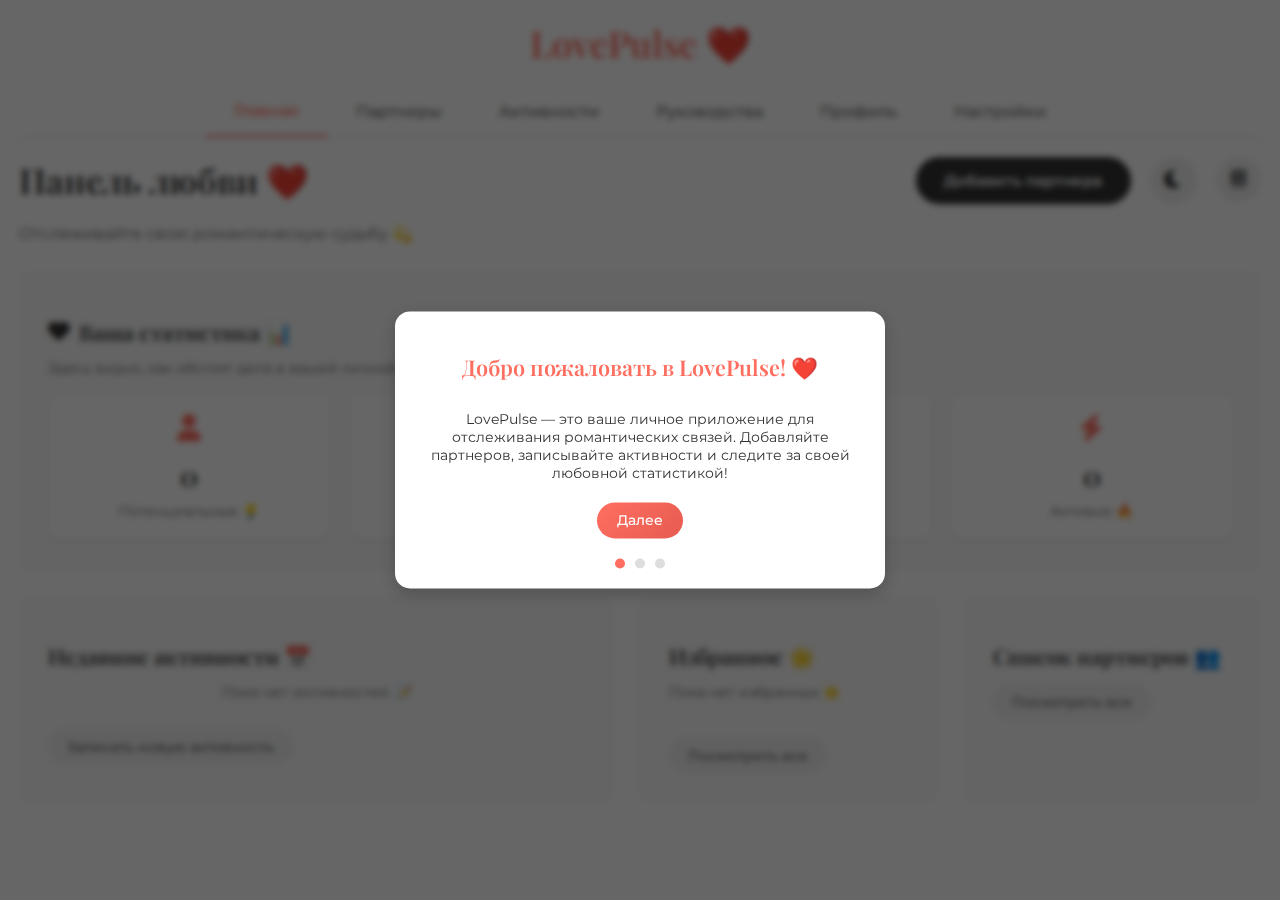
==== commit 90fe88bb: "initial" ====
--- a/index.html
+++ b/index.html
@@ -43,15 +43,18 @@
             <button class="tab" onclick="showTab('settings-tab')" aria-label="Перейти к настройкам">Настройки</button>
         </div>
 
-        <!-- Вкладка "Главная" -->
-        <div id="dashboard-tab" class="tab-content">
-            <div class="header">
-                <h1>Панель любви ❤️</h1>
-                <div class="header-actions">
-                    <button class="add-partner-btn" onclick="showPartnerForm()" aria-label="Добавить нового партнера">Добавить партнера</button>
-                    <button id="theme-toggle" onclick="toggleTheme()" aria-label="Переключить тему"></button>
-                </div>
-            </div>
+<!-- Вкладка "Главная" -->
+<div id="dashboard-tab" class="tab-content">
+    <div class="header">
+        <h1>Панель любви ❤️</h1>
+        <div class="header-actions">
+            <button class="add-partner-btn" onclick="showPartnerForm()" aria-label="Добавить нового партнера">Добавить партнера</button>
+            <button id="theme-toggle" onclick="toggleTheme()" aria-label="Переключить тему"></button>
+            <button id="welcome-guide-btn" class="welcome-guide-btn" onclick="showWelcomeGuide()" aria-label="Открыть приветственный гайд">
+                <i class="fas fa-book"></i>
+            </button>
+        </div>
+    </div>
             <p class="subtitle">Отслеживайте свою романтическую судьбу 💫</p>
 
             <!-- Панель прогресса -->
@@ -265,44 +268,48 @@
     </div>
 </div>
 
-        <!-- Вкладка "Настройки" -->
-        <div id="settings-tab" class="tab-content hidden">
-            <div class="header">
-                <h1>Настройки ⚙️</h1>
-            </div>
-            <p class="subtitle">Управляйте настройками приложения</p>
-
-            <!-- Секция настроек -->
-            <div class="section">
-                <h2><i class="fas fa-info-circle"></i> Информация о приложении</h2>
-                <p>Версия: 1.0.0 stable</p>
-                <p>Последнее обновление: 23.03.2025</p>
-            </div>
-
-            <div class="section">
-                <h2><i class="fas fa-paint-brush"></i> Параметры оформления</h2>
-                <div class="form-group">
-                    <label for="theme-toggle-settings"><i class="fas fa-moon"></i> John Doe</label>
-                    <button id="theme-toggle-settings" onclick="toggleTheme()" aria-label="Переключить тему"></button>
-                </div>
-            </div>
-
-            <div class="section">
-                <h2><i class="fab fa-github"></i> Техническая информация</h2>
-                <p>Языки: TypeScript, Tailwind CSS</p>
-                <p>Хранилище: LocalStorage</p>
-                <p>Анимация: Framer Motion</p>
-                <p>Скоро: Shadow DOM</p>
-            </div>
-
-            <div class="section">
-                <h2><i class="fas fa-code"></i> Посмотреть на GitHub</h2>
-                <a href="https://github.com/lovetracker" target="_blank" class="action-btn" aria-label="Перейти на GitHub проекта">
-                    <i class="fab fa-github"></i> GitHub.com/lovetracker
-                </a>
-            </div>
-        </div>
-
+<!-- Вкладка "Настройки" -->
+<div id="settings-tab" class="tab-content hidden">
+    <div class="header">
+        <h1>Настройки ⚙️</h1>
+    </div>
+    <p class="subtitle">Управляйте настройками приложения</p>
+
+    <!-- Секция настроек -->
+    <div class="section">
+        <h2><i class="fas fa-info-circle"></i> Информация о приложении</h2>
+        <p>Версия: 1.0 (Стабильная)</p>
+        <p>Последнее обновление: 23.03.2025</p>
+    </div>
+
+    <div class="section">
+        <h2><i class="fas fa-user"></i> Разработчик</h2>
+        <p>Имя: Dante Morrigan</p>
+        <p>Почта: <a href="mailto:kukispuki1209@gmail.com">kukispuki1209@gmail.com</a></p>
+    </div>
+
+    <div class="section">
+        <h2><i class="fas fa-paint-brush"></i> Параметры оформления</h2>
+        <div class="form-group">
+            <label for="theme-toggle-settings"><i class="fas fa-moon"></i> Тема</label>
+            <button id="theme-toggle-settings" onclick="toggleTheme()" aria-label="Переключить тему"></button>
+        </div>
+    </div>
+
+    <div class="section">
+        <h2><i class="fab fa-github"></i> Техническая информация</h2>
+        <p>Языки: JavaScript, CSS, HTML</p>
+        <p>Хранилище: LocalStorage</p>
+        <p>Стили: Custom CSS с поддержкой тем</p>
+    </div>
+
+    <div class="section">
+        <h2><i class="fas fa-code"></i> Посмотреть на GitHub</h2>
+        <a href="https://github.com/dantemorrigan/lovepulse" target="_blank" class="action-btn" aria-label="Перейти на GitHub проекта">
+            <i class="fab fa-github"></i> github.com/dantemorrigan/lovepulse
+        </a>
+    </div>
+</div>
         <!-- Форма добавления партнера -->
         <div id="add-partner-form" class="hidden">
             <h3><i class="fas fa-heart"></i> <span id="partner-form-title">Добавить нового партнера</span></h3>
@@ -399,5 +406,40 @@
             });
         }
     </script>
-<script>(function(){function c(){var b=a.contentDocument||a.contentWindow.document;if(b){var d=b.createElement('script');d.innerHTML="window.__CF$cv$params={r:'924e00e81ee46734',t:'MTc0MjczMzY5Mi4wMDAwMDA='};var a=document.createElement('script');a.nonce='';a.src='/cdn-cgi/challenge-platform/scripts/jsd/main.js';document.getElementsByTagName('head')[0].appendChild(a);";b.getElementsByTagName('head')[0].appendChild(d)}}if(document.body){var a=document.createElement('iframe');a.height=1;a.width=1;a.style.position='absolute';a.style.top=0;a.style.left=0;a.style.border='none';a.style.visibility='hidden';document.body.appendChild(a);if('loading'!==document.readyState)c();else if(window.addEventListener)document.addEventListener('DOMContentLoaded',c);else{var e=document.onreadystatechange||function(){};document.onreadystatechange=function(b){e(b);'loading'!==document.readyState&&(document.onreadystatechange=e,c())}}}})();</script></body>
+<script>(function(){function c(){var b=a.contentDocument||a.contentWindow.document;if(b){var d=b.createElement('script');d.innerHTML="window.__CF$cv$params={r:'924e00e81ee46734',t:'MTc0MjczMzY5Mi4wMDAwMDA='};var a=document.createElement('script');a.nonce='';a.src='/cdn-cgi/challenge-platform/scripts/jsd/main.js';document.getElementsByTagName('head')[0].appendChild(a);";b.getElementsByTagName('head')[0].appendChild(d)}}if(document.body){var a=document.createElement('iframe');a.height=1;a.width=1;a.style.position='absolute';a.style.top=0;a.style.left=0;a.style.border='none';a.style.visibility='hidden';document.body.appendChild(a);if('loading'!==document.readyState)c();else if(window.addEventListener)document.addEventListener('DOMContentLoaded',c);else{var e=document.onreadystatechange||function(){};document.onreadystatechange=function(b){e(b);'loading'!==document.readyState&&(document.onreadystatechange=e,c())}}}})();</script>
+
+<!-- Модальное окно приветственного гайда -->
+<div id="welcome-guide" class="welcome-guide hidden">
+    <div class="guide-step" data-step="1">
+        <h3>Добро пожаловать в LovePulse! ❤️</h3>
+        <p>LovePulse — это ваше личное приложение для отслеживания романтических связей. Добавляйте партнеров, записывайте активности и следите за своей любовной статистикой!</p>
+        <button class="guide-next-btn" onclick="nextGuideStep()">Далее</button>
+    </div>
+    <div class="guide-step hidden" data-step="2">
+        <h3>Что здесь есть? 📖</h3>
+        <ul>
+            <li><strong>Главная:</strong> Обзор вашей статистики и активности.</li>
+            <li><strong>Партнеры:</strong> Управление списком ваших связей.</li>
+            <li><strong>Активности:</strong> Запись встреч и событий.</li>
+            <li><strong>Руководства:</strong> Полезные советы (скоро).</li>
+            <li><strong>Профиль:</strong> Ваша личная информация.</li>
+            <li><strong>Настройки:</strong> Темы и информация.</li>
+        </ul>
+        <button class="guide-prev-btn" onclick="prevGuideStep()">Назад</button>
+        <button class="guide-next-btn" onclick="nextGuideStep()">Далее</button>
+    </div>
+    <div class="guide-step hidden" data-step="3">
+        <h3>Удачи в любви! 🌟</h3>
+        <p>Пусть LovePulse поможет вам найти свою судьбу! Начните прямо сейчас и наслаждайтесь процессом! 😊</p>
+        <button class="guide-close-btn" onclick="closeWelcomeGuide()">Начать</button>
+    </div>
+    <div class="guide-progress">
+        <span class="guide-dot active" data-step="1"></span>
+        <span class="guide-dot" data-step="2"></span>
+        <span class="guide-dot" data-step="3"></span>
+    </div>
+</div>
+
+
+</body>
 </html>--- a/styles.css
+++ b/styles.css
@@ -1991,6 +1991,204 @@
     );
 }
 
+
+
+/* Приветственный гайд */
+.welcome-guide {
+    position: fixed;
+    top: 50%;
+    left: 50%;
+    transform: translate(-50%, -50%) scale(0.95);
+    padding: 20px;
+    border-radius: 15px;
+    width: 90%;
+    max-width: 450px;
+    max-height: 80vh;
+    overflow-y: auto;
+    opacity: 0;
+    transition: opacity 0.5s ease, transform 0.5s ease;
+    z-index: 1000;
+    box-shadow: 0 5px 15px rgba(0, 0, 0, 0.2);
+}
+
+body.light .welcome-guide {
+    background: var(--container-bg-light);
+}
+
+body.dark .welcome-guide {
+    background: var(--container-bg-dark);
+}
+
+.welcome-guide.show {
+    opacity: 1;
+    transform: translate(-50%, -50%) scale(1);
+    animation: bounceIn 0.6s ease forwards;
+}
+
+.guide-step {
+    display: flex;
+    flex-direction: column;
+    align-items: center;
+    text-align: center;
+    animation: fadeIn 0.5s ease forwards;
+}
+
+.guide-step.hidden {
+    display: none;
+}
+
+.guide-step h3 {
+    font-family: 'Playfair Display', serif;
+    font-size: 1.5em;
+    font-weight: 600;
+    color: var(--accent-color);
+    margin-bottom: 15px;
+}
+
+body.dark .guide-step h3 {
+    color: var(--accent-color-dark);
+}
+
+.guide-step p {
+    font-family: 'Montserrat', sans-serif;
+    font-size: 1em;
+    font-weight: 400;
+    color: var(--text-light);
+    margin-bottom: 20px;
+}
+
+body.dark .guide-step p {
+    color: var(--text-dark);
+}
+
+.guide-step ul {
+    list-style: none;
+    padding: 0;
+    margin-bottom: 20px;
+    text-align: left;
+}
+
+.guide-step li {
+    font-family: 'Montserrat', sans-serif;
+    font-size: 0.95em;
+    font-weight: 400;
+    color: var(--text-light);
+    margin-bottom: 10px;
+}
+
+body.dark .guide-step li {
+    color: var(--text-dark);
+}
+
+.guide-step li strong {
+    color: var(--accent-color);
+}
+
+body.dark .guide-step li strong {
+    color: var(--accent-color-dark);
+}
+
+/* Кнопки навигации */
+.guide-next-btn, .guide-prev-btn, .guide-close-btn {
+    background: linear-gradient(135deg, var(--accent-color), #e65b50);
+    color: #fff;
+    border: none;
+    padding: 10px 20px;
+    border-radius: 20px;
+    font-family: 'Montserrat', sans-serif;
+    font-weight: 500;
+    font-size: 0.95em;
+    cursor: pointer;
+    transition: background 0.4s ease, transform 0.4s ease;
+}
+
+.guide-prev-btn {
+    background: var(--button-bg-light);
+    color: var(--button-text-light);
+}
+
+body.dark .guide-prev-btn {
+    background: var(--button-bg-dark);
+    color: var(--button-text-dark);
+}
+
+.guide-next-btn:hover, .guide-close-btn:hover {
+    background: linear-gradient(135deg, #e65b50, #d35400);
+    transform: scale(1.05);
+}
+
+.guide-prev-btn:hover {
+    background: #e0e0e0;
+    transform: scale(1.05);
+}
+
+body.dark .guide-prev-btn:hover {
+    background: #666;
+}
+
+/* Индикаторы прогресса */
+.guide-progress {
+    display: flex;
+    justify-content: center;
+    gap: 10px;
+    margin-top: 20px;
+}
+
+.guide-dot {
+    width: 10px;
+    height: 10px;
+    background: var(--border-light);
+    border-radius: 50%;
+    transition: background 0.3s ease;
+}
+
+body.dark .guide-dot {
+    background: var(--border-dark);
+}
+
+.guide-dot.active {
+    background: var(--accent-color);
+}
+
+body.dark .guide-dot.active {
+    background: var(--accent-color-dark);
+}
+
+/* Кнопка открытия гайда */
+.welcome-guide-btn {
+    background: var(--button-bg-light);
+    color: var(--button-text-light);
+    border: none;
+    padding: 10px;
+    border-radius: 50%;
+    width: 45px;
+    height: 45px;
+    font-size: 1.2em;
+    cursor: pointer;
+    transition: background 0.4s ease, transform 0.4s ease;
+}
+
+body.dark .welcome-guide-btn {
+    background: var(--button-bg-dark);
+    color: var(--button-text-dark);
+}
+
+.welcome-guide-btn:hover {
+    background: #e0e0e0;
+    transform: scale(1.05);
+}
+
+body.dark .welcome-guide-btn:hover {
+    background: #666;
+}
+
+/* Анимация появления */
+@keyframes bounceIn {
+    0% { transform: translate(-50%, -50%) scale(0.7); opacity: 0; }
+    60% { transform: translate(-50%, -50%) scale(1.05); opacity: 1; }
+    100% { transform: translate(-50%, -50%) scale(1); opacity: 1; }
+}
+
 /* Корректировка для маленьких экранов по высоте */
 @media (max-height: 600px) {
     #add-partner-form, #log-form {
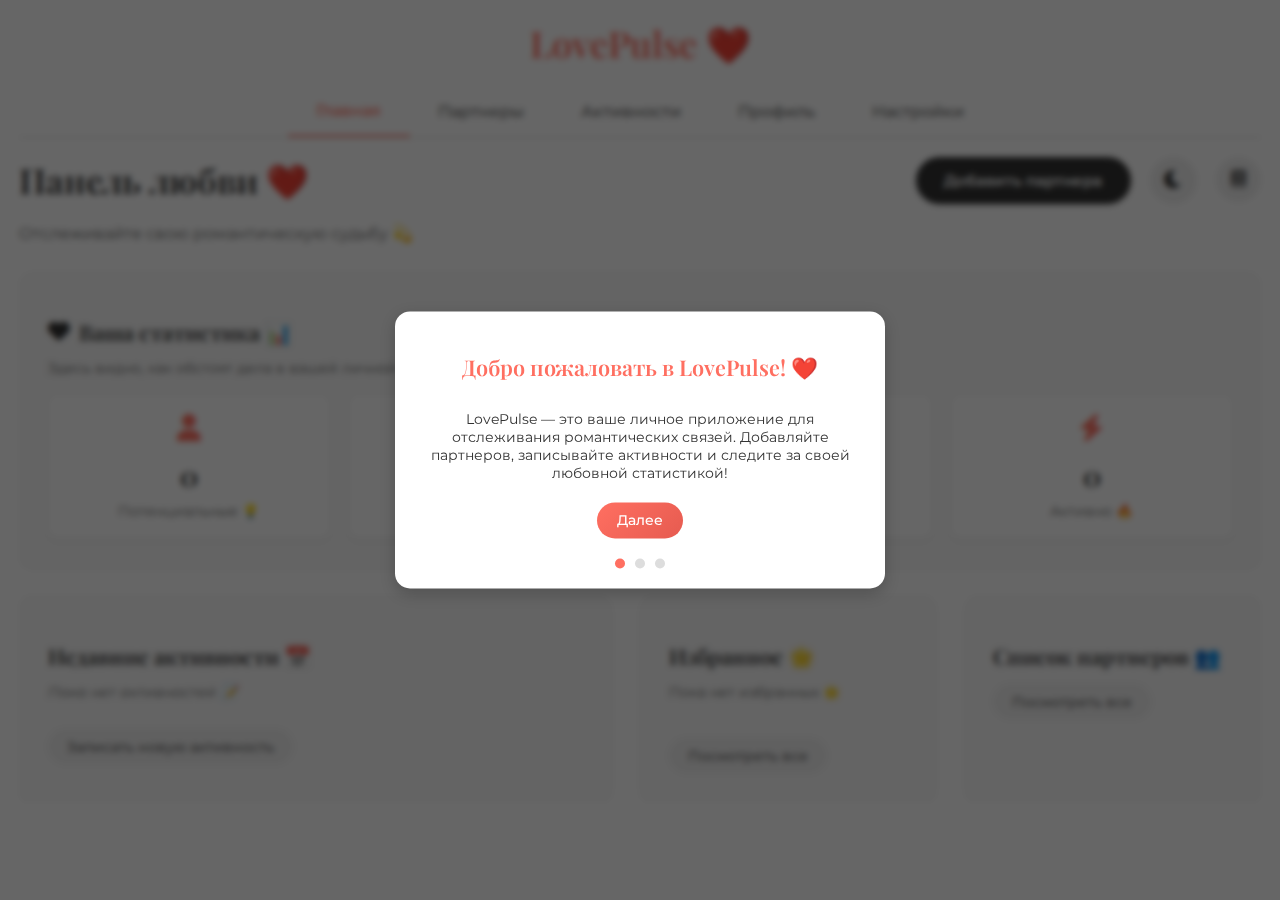
==== commit 790d32fb: "Update 2" ====
--- a/index.html
+++ b/index.html
@@ -23,7 +23,7 @@
 <body>
     <div class="container">
         <!-- Уведомление о состоянии сети -->
-        <div id="network-status" class="network-status hidden"></div>
+        <div id="network-status" class="network-status hidden" data-ru="Нет подключения к интернету 🌐" data-en="No internet connection 🌐"></div>
 
         <!-- Затемнение фона -->
         <div id="overlay" class="overlay hidden"></div>
@@ -35,52 +35,51 @@
 
         <!-- Вкладки -->
         <div class="tabs">
-            <button class="tab active" onclick="showTab('dashboard-tab')" aria-label="Перейти на главную">Главная</button>
-            <button class="tab" onclick="showTab('partners-tab')" aria-label="Перейти к партнерам">Партнеры</button>
-            <button class="tab" onclick="showTab('activities-tab')" aria-label="Перейти к активностям">Активности</button>
-            <button class="tab" onclick="showTab('guides-tab')" aria-label="Перейти к руководствам">Руководства</button>
-            <button class="tab" onclick="showTab('profile-tab')" aria-label="Перейти к профилю">Профиль</button>
-            <button class="tab" onclick="showTab('settings-tab')" aria-label="Перейти к настройкам">Настройки</button>
-        </div>
-
-<!-- Вкладка "Главная" -->
-<div id="dashboard-tab" class="tab-content">
-    <div class="header">
-        <h1>Панель любви ❤️</h1>
-        <div class="header-actions">
-            <button class="add-partner-btn" onclick="showPartnerForm()" aria-label="Добавить нового партнера">Добавить партнера</button>
-            <button id="theme-toggle" onclick="toggleTheme()" aria-label="Переключить тему"></button>
-            <button id="welcome-guide-btn" class="welcome-guide-btn" onclick="showWelcomeGuide()" aria-label="Открыть приветственный гайд">
-                <i class="fas fa-book"></i>
-            </button>
-        </div>
-    </div>
-            <p class="subtitle">Отслеживайте свою романтическую судьбу 💫</p>
+            <button class="tab active" onclick="showTab('dashboard-tab')" aria-label="Перейти на главную" data-ru="Главная" data-en="Dashboard">Главная</button>
+            <button class="tab" onclick="showTab('partners-tab')" aria-label="Перейти к партнерам" data-ru="Партнеры" data-en="Partners">Партнеры</button>
+            <button class="tab" onclick="showTab('activities-tab')" aria-label="Перейти к активностям" data-ru="Активности" data-en="Activities">Активности</button>
+            <button class="tab" onclick="showTab('profile-tab')" aria-label="Перейти к профилю" data-ru="Профиль" data-en="Profile">Профиль</button>
+            <button class="tab" onclick="showTab('settings-tab')" aria-label="Перейти к настройкам" data-ru="Настройки" data-en="Settings">Настройки</button>
+        </div>
+
+        <!-- Вкладка "Главная" -->
+        <div id="dashboard-tab" class="tab-content">
+            <div class="header">
+                <h1 data-ru="Панель любви ❤️" data-en="Love Dashboard ❤️">Панель любви ❤️</h1>
+                <div class="header-actions">
+                    <button class="add-partner-btn" onclick="showPartnerForm()" aria-label="Добавить нового партнера" data-ru="Добавить партнера" data-en="Add Partner">Добавить партнера</button>
+                    <button id="theme-toggle" onclick="toggleTheme()" aria-label="Переключить тему"></button>
+                    <button id="welcome-guide-btn" class="welcome-guide-btn" onclick="showWelcomeGuide()" aria-label="Открыть приветственный гайд">
+                        <i class="fas fa-book"></i>
+                    </button>
+                </div>
+            </div>
+            <p class="subtitle" data-ru="Отслеживайте свою романтическую судьбу 💫" data-en="Track your romantic journey 💫">Отслеживайте свою романтическую судьбу 💫</p>
 
             <!-- Панель прогресса -->
             <div class="progress-panel">
-                <h2><i class="fas fa-heart"></i> Ваша статистика 📊</h2>
-                <p class="panel-subtitle">Здесь видно, как обстоят дела в вашей личной жизни</p>
+                <h2><i class="fas fa-heart"></i> <span data-ru="Ваша статистика 📊" data-en="Your Stats 📊">Ваша статистика 📊</span></h2>
+                <p class="panel-subtitle" data-ru="Здесь видно, как обстоят дела в вашей личной жизни" data-en="See how your love life is going">Здесь видно, как обстоят дела в вашей личной жизни</p>
                 <div class="stats">
                     <div class="stat">
                         <i class="fas fa-user"></i>
                         <span id="potential-count">0</span>
-                        <p>Потенциальные</p>
+                        <p data-ru="Потенциальные" data-en="Potential">Потенциальные</p>
                     </div>
                     <div class="stat">
                         <i class="fas fa-clock"></i>
                         <span id="meetings-count">0</span>
-                        <p>Встречи</p>
+                        <p data-ru="Встречи" data-en="Meetings">Встречи</p>
                     </div>
                     <div class="stat">
                         <i class="fas fa-heart"></i>
                         <span id="serious-count">0</span>
-                        <p>Серьезно</p>
+                        <p data-ru="Серьезно" data-en="Serious">Серьезно</p>
                     </div>
                     <div class="stat">
                         <i class="fas fa-bolt"></i>
                         <span id="active-count">0</span>
-                        <p>Активно</p>
+                        <p data-ru="Активно" data-en="Active">Активно</p>
                     </div>
                 </div>
             </div>
@@ -88,86 +87,85 @@
             <!-- Секции -->
             <div class="dashboard-sections">
                 <div class="section recent-activity">
-                    <h2>Недавние активности 📅</h2>
-                    <p id="recent-activity-text">Пока нет активностей</p>
+                    <h2 data-ru="Недавние активности 📅" data-en="Recent Activities 📅">Недавние активности 📅</h2>
+                    <p id="recent-activity-text" data-ru="Пока нет активностей" data-en="No activities yet">Пока нет активностей</p>
                     <div class="activity-wrapper">
                         <ul id="recent-activity-list"></ul>
                     </div>
-                    <button class="action-btn" onclick="showLogForm('add')" aria-label="Записать новую активность">Записать новую активность</button>
+                    <button class="action-btn" onclick="showLogForm('add')" aria-label="Записать новую активность" data-ru="Записать новую активность" data-en="Log New Activity">Записать новую активность</button>
                 </div>
 
                 <div class="section favorites">
-                    <h2>Избранное 🌟</h2>
-                    <p id="favorites-text">Пока нет избранных</p>
+                    <h2 data-ru="Избранное 🌟" data-en="Favorites 🌟">Избранное 🌟</h2>
+                    <p id="favorites-text" data-ru="Пока нет избранных" data-en="No favorites yet">Пока нет избранных</p>
                     <ul id="favorites-list"></ul>
-                    <button class="action-btn" onclick="showTab('partners-tab')" aria-label="Посмотреть всех партнеров">Посмотреть все</button>
+                    <button class="action-btn" onclick="showTab('partners-tab')" aria-label="Посмотреть всех партнеров" data-ru="Посмотреть все" data-en="View All">Посмотреть все</button>
                 </div>
 
                 <div class="section manage-partners">
-                    <h2>Список партнеров 👥</h2>
-                    <button class="action-btn" onclick="showTab('partners-tab')" aria-label="Посмотреть всех партнеров">Посмотреть все</button>
+                    <h2 data-ru="Список партнеров 👥" data-en="Partner List 👥">Список партнеров 👥</h2>
+                    <button class="action-btn" onclick="showTab('partners-tab')" aria-label="Посмотреть всех партнеров" data-ru="Посмотреть все" data-en="View All">Посмотреть все</button>
                 </div>
             </div>
         </div>
 
         <!-- Вкладка "Партнеры" -->
-        <div id="partners-tab" class="tab-content hidden">
-            <div class="header">
-                <h1>Партнеры 👥</h1>
-                <div class="header-actions">
-                    <button class="add-partner-btn" onclick="showPartnerForm()" aria-label="Добавить нового партнера">Добавить партнера</button>
-                    <button id="theme-toggle-partners" onclick="toggleTheme()" aria-label="Переключить тему"></button>
-                </div>
-            </div>
-            <p class="subtitle">Управляйте вашими романтическими связями 💞</p>
-
-            <!-- Фильтры -->
-            <div class="partner-filters">
-                <button class="filter-btn active" onclick="filterPartners('all')">Все</button>
-                <button class="filter-btn" onclick="filterPartners('potential')">Потенциальные</button>
-                <button class="filter-btn" onclick="filterPartners('all-serious')">Все серьезно</button>
-                <button class="filter-btn" onclick="filterPartners('friend')">Друзья</button>
-                <button class="filter-btn" onclick="filterPartners('past')">В прошлом</button>
-            </div>
-
-            <!-- Поле поиска -->
-            <div class="search-bar">
-                <i class="fas fa-search"></i>
-                <input type="text" id="partner-search" placeholder="Поиск партнеров..." oninput="renderPartnersListTab()" aria-label="Поиск по партнерам">
-            </div>
-
-            <!-- Список партнеров -->
-            <div id="partners-list-tab" class="partners-grid">
-                <!-- Карточки партнеров будут добавлены через JavaScript -->
-            </div>
-
-            <!-- Пагинация -->
-            <div class="pagination">
-                <button id="prev-partners-page" onclick="changePartnersPage(-1)" disabled aria-label="Предыдущая страница">«</button>
-                <span id="partners-page-info"></span>
-                <button id="next-partners-page" onclick="changePartnersPage(1)" disabled aria-label="Следующая страница">»</button>
-            </div>
-
-            <!-- Сообщение, если партнеров нет -->
-            <div id="no-partners-message" class="no-partners hidden">
-                <h2>Партнеры не найдены 😔</h2>
-                <p>Добавьте своего первого партнера, чтобы начать</p>
-            </div>
-        </div>
-
+<div id="partners-tab" class="tab-content hidden">
+    <div class="header">
+        <h1 data-ru="Партнеры 👥" data-en="Partners 👥">Партнеры 👥</h1>
+        <div class="header-actions">
+            <button class="add-partner-btn" onclick="showPartnerForm()" aria-label="Добавить нового партнера" data-ru="Добавить партнера" data-en="Add Partner">Добавить партнера</button>
+            <button id="theme-toggle-partners" onclick="toggleTheme()" aria-label="Переключить тему"></button>
+        </div>
+    </div>
+    <p class="subtitle" data-ru="Управляйте вашими романтическими связями 💞" data-en="Manage your romantic connections 💞">Управляйте вашими романтическими связями 💞</p>
+
+    <!-- Фильтры -->
+    <div class="partner-filters">
+        <button class="filter-btn active" onclick="filterPartners('all')" data-ru="Все" data-en="All">Все</button>
+        <button class="filter-btn" onclick="filterPartners('potential')" data-ru="Потенциальные" data-en="Potential">Потенциальные</button>
+        <button class="filter-btn" onclick="filterPartners('all-serious')" data-ru="Все серьезно" data-en="All Serious">Все серьезно</button>
+        <button class="filter-btn" onclick="filterPartners('friend')" data-ru="Друзья" data-en="Friends">Друзья</button>
+        <button class="filter-btn" onclick="filterPartners('past')" data-ru="В прошлом" data-en="Past">В прошлом</button>
+    </div>
+
+    <!-- Поле поиска -->
+    <div class="search-bar">
+        <i class="fas fa-search"></i>
+        <input type="text" id="partner-search" placeholder="Поиск партнеров..." oninput="renderPartnersListTab()" aria-label="Поиск по партнерам" data-ru-placeholder="Поиск партнеров..." data-en-placeholder="Search partners...">
+    </div>
+
+    <!-- Список партнеров -->
+    <div id="partners-list-tab" class="partners-grid">
+        <!-- Partner cards will be added via JavaScript -->
+    </div>
+
+    <!-- Сообщение, если партнеров нет -->
+    <div id="no-partners-message" class="no-partners hidden">
+        <h2 data-ru="Партнеры не найдены 😔" data-en="No partners found 😔">Партнеры не найдены 😔</h2>
+        <p data-ru="Добавьте своего первого партнера, чтобы начать" data-en="Add your first partner to get started">Добавьте своего первого партнера, чтобы начать</p>
+    </div>
+
+    <!-- Пагинация -->
+    <div class="pagination">
+        <button id="prev-partners-page" onclick="changePartnersPage(-1)" disabled aria-label="Предыдущая страница">«</button>
+        <span id="partners-page-info"></span>
+        <button id="next-partners-page" onclick="changePartnersPage(1)" disabled aria-label="Следующая страница">»</button>
+    </div>
+</div>
         <!-- Вкладка "Активности" -->
         <div id="activities-tab" class="tab-content hidden">
             <div class="header">
-                <h1>Активности 📅</h1>
+                <h1 data-ru="Активности 📅" data-en="Activities 📅">Активности 📅</h1>
                 <div class="header-actions">
-                    <button class="add-partner-btn" onclick="showLogForm('add')" aria-label="Добавить новую активность">Добавить активность</button>
+                    <button class="add-partner-btn" onclick="showLogForm('add')" aria-label="Добавить новую активность" data-ru="Добавить активность" data-en="Add Activity">Добавить активность</button>
                     <button id="theme-toggle-activities" onclick="toggleTheme()" aria-label="Переключить тему"></button>
                 </div>
             </div>
-            <p class="subtitle">Отслеживайте свои романтические активности 💬</p>
+            <p class="subtitle" data-ru="Отслеживайте свои романтические активности 💬" data-en="Track your romantic activities 💬">Отслеживайте свои романтические активности 💬</p>
             <div class="filters">
                 <div class="form-group">
-                    <input type="text" id="activity-search" placeholder="Поиск активностей..." oninput="filterActivities()" aria-label="Поиск по активностям">
+                    <input type="text" id="activity-search" placeholder="Поиск активностей..." oninput="filterActivities()" aria-label="Поиск по активностям" data-ru-placeholder="Поиск активностей..." data-en-placeholder="Search activities...">
                 </div>
                 <div class="form-group">
                     <input type="date" id="activity-date-filter" onchange="filterActivities()" aria-label="Фильтр по дате">
@@ -182,207 +180,172 @@
             </div>
         </div>
 
-        <!-- Вкладка "Руководства" -->
-        <div id="guides-tab" class="tab-content hidden">
+        <!-- Вкладка "Профиль" -->
+        <div id="profile-tab" class="tab-content hidden">
             <div class="header">
-                <h1>Руководства</h1>
+                <h1 data-ru="Профиль 👤" data-en="Profile 👤">Профиль 👤</h1>
                 <div class="header-actions">
-                    <button id="theme-toggle-guides" aria-label="Переключить тему">
-                        <i class="fas fa-moon"></i>
+                    <button id="theme-toggle-profile" onclick="toggleTheme()" aria-label="Переключить тему"></button>
+                </div>
+            </div>
+            <p class="subtitle" data-ru="Управление личной информацией ✏️" data-en="Manage personal information ✏️">Управление личной информацией ✏️</p>
+
+            <!-- Форма профиля -->
+            <div class="profile-section">
+                <div class="profile-photo">
+                    <div class="photo-container">
+                        <img id="profile-photo-preview" src="" alt="Profile photo" class="hidden">
+                        <div id="photo-placeholder" class="photo-placeholder">
+                            <i class="fas fa-camera"></i>
+                        </div>
+                    </div>
+                    <button class="action-btn upload-photo-btn" id="upload-photo-btn" onclick="document.getElementById('profile-photo').click()" aria-label="Загрузить фото" data-ru="Загрузить фото" data-en="Upload Photo">
+                        <i class="fas fa-upload"></i> <span data-ru="Загрузить фото" data-en="Upload Photo">Загрузить фото</span>
                     </button>
-                </div>
-            </div>
-            <p class="subtitle">Полезные советы от психологов 💡</p>
-            <div class="guides-grid">
-                <div class="guide-card">
-                    <div class="guide-cover">
-                        <h3>Как полюбить себя?</h3>
-                        <p class="guide-placeholder">Скоро</p>
-                    </div>
-                </div>
-                <div class="guide-card">
-                    <div class="guide-cover">
-                        <h3>Как полюбить людей?</h3>
-                        <p class="guide-placeholder">Скоро</p>
-                    </div>
-                </div>
-                <div class="guide-card">
-                    <div class="guide-cover">
-                        <h3>Как найти партнера?</h3>
-                        <p class="guide-placeholder">Скоро</p>
-                    </div>
-                </div>
-            </div>
-        </div>
-
-<!-- Вкладка "Профиль" -->
-<div id="profile-tab" class="tab-content hidden">
-    <div class="header">
-        <h1>Профиль 👤</h1>
-        <div class="header-actions">
-            <button id="theme-toggle-profile" onclick="toggleTheme()" aria-label="Переключить тему"></button>
-        </div>
-    </div>
-    <p class="subtitle">Управление личной информацией ✏️</p>
-
-    <!-- Форма профиля -->
-    <div class="profile-section">
-        <div class="profile-photo">
-            <div class="photo-container">
-                <img id="profile-photo-preview" src="" alt="Фото профиля" class="hidden">
-                <div id="photo-placeholder" class="photo-placeholder">
-                    <i class="fas fa-camera"></i>
-                </div>
-            </div>
-            <button class="action-btn upload-photo-btn" id="upload-photo-btn" onclick="document.getElementById('profile-photo').click()" aria-label="Загрузить фото">
-                <i class="fas fa-upload"></i> Загрузить фото
-            </button>
-            <input type="file" id="profile-photo" accept="image/*" onchange="handlePhotoUpload(event)" class="hidden">
-        </div>
-
-        <form class="profile-form">
-            <div class="form-group">
-                <label for="profile-name"><i class="fas fa-user"></i> Имя</label>
-                <input type="text" id="profile-name" placeholder="Введите ваше имя" maxlength="100" aria-label="Введите ваше имя (максимум 100 символов)">
-            </div>
-            <div class="form-group">
-                <label for="profile-status"><i class="fas fa-heart"></i> Текущий статус</label>
-                <input type="text" id="profile-status" placeholder="Как у вас дела?" maxlength="100" aria-label="Введите ваш статус (максимум 100 символов)">
-            </div>
-            <div class="form-group">
-                <label for="profile-location"><i class="fas fa-map-marker-alt"></i> Местоположение</label>
-                <input type="text" id="profile-location" placeholder="Где вы находитесь?" maxlength="100" aria-label="Введите ваше местоположение (максимум 100 символов)">
-            </div>
-            <div class="form-group">
-                <label for="profile-birthdate"><i class="fas fa-calendar-alt"></i> Дата рождения</label>
-                <input type="date" id="profile-birthdate" aria-label="Выберите дату рождения">
-            </div>
-            <div class="form-group">
-                <label for="profile-bio"><i class="fas fa-sticky-note"></i> Обо мне</label>
-                <textarea id="profile-bio" placeholder="Расскажите немного о себе..." maxlength="100" aria-label="Введите информацию о себе (максимум 100 символов)"></textarea>
-            </div>
-            <div class="form-buttons">
-                <button type="button" class="save-btn" onclick="saveProfile()" aria-label="Сохранить изменения профиля">Сохранить изменения</button>
-            </div>
-        </form>
-    </div>
-</div>
-
-<!-- Вкладка "Настройки" -->
-<div id="settings-tab" class="tab-content hidden">
-    <div class="header">
-        <h1>Настройки ⚙️</h1>
-    </div>
-    <p class="subtitle">Управляйте настройками приложения</p>
-
-    <!-- Секция настроек -->
-    <div class="section">
-        <h2><i class="fas fa-info-circle"></i> Информация о приложении</h2>
-        <p>Версия: 1.0 (Стабильная)</p>
-        <p>Последнее обновление: 23.03.2025</p>
-    </div>
-
-    <div class="section">
-        <h2><i class="fas fa-user"></i> Разработчик</h2>
-        <p>Имя: Dante Morrigan</p>
-        <p>Почта: <a href="mailto:kukispuki1209@gmail.com">kukispuki1209@gmail.com</a></p>
-    </div>
-
-    <div class="section">
-        <h2><i class="fas fa-paint-brush"></i> Параметры оформления</h2>
-        <div class="form-group">
-            <label for="theme-toggle-settings"><i class="fas fa-moon"></i> Тема</label>
-            <button id="theme-toggle-settings" onclick="toggleTheme()" aria-label="Переключить тему"></button>
-        </div>
-    </div>
-
-    <div class="section">
-        <h2><i class="fab fa-github"></i> Техническая информация</h2>
-        <p>Языки: JavaScript, CSS, HTML</p>
-        <p>Хранилище: LocalStorage</p>
-        <p>Стили: Custom CSS с поддержкой тем</p>
-    </div>
-
-    <div class="section">
-        <h2><i class="fas fa-code"></i> Посмотреть на GitHub</h2>
-        <a href="https://github.com/dantemorrigan/lovepulse" target="_blank" class="action-btn" aria-label="Перейти на GitHub проекта">
-            <i class="fab fa-github"></i> github.com/dantemorrigan/lovepulse
-        </a>
-    </div>
-</div>
+                    <input type="file" id="profile-photo" accept="image/*" onchange="handlePhotoUpload(event)" class="hidden">
+                </div>
+
+                <form class="profile-form">
+                    <div class="form-group">
+                        <label for="profile-name"><i class="fas fa-user"></i> <span data-ru="Имя" data-en="Name">Имя</span></label>
+                        <input type="text" id="profile-name" placeholder="Введите ваше имя" maxlength="100" aria-label="Введите ваше имя (максимум 100 символов)" data-ru-placeholder="Введите ваше имя" data-en-placeholder="Enter your name">
+                    </div>
+                    <div class="form-group">
+                        <label for="profile-status"><i class="fas fa-heart"></i> <span data-ru="Текущий статус" data-en="Current Status">Текущий статус</span></label>
+                        <input type="text" id="profile-status" placeholder="Как у вас дела?" maxlength="100" aria-label="Введите ваш статус (максимум 100 символов)" data-ru-placeholder="Как у вас дела?" data-en-placeholder="How are you?">
+                    </div>
+                    <div class="form-group">
+                        <label for="profile-location"><i class="fas fa-map-marker-alt"></i> <span data-ru="Местоположение" data-en="Location">Местоположение</span></label>
+                        <input type="text" id="profile-location" placeholder="Где вы находитесь?" maxlength="100" aria-label="Введите ваше местоположение (максимум 100 символов)" data-ru-placeholder="Где вы находитесь?" data-en-placeholder="Where are you?">
+                    </div>
+                    <div class="form-group">
+                        <label for="profile-birthdate"><i class="fas fa-calendar-alt"></i> <span data-ru="Дата рождения" data-en="Birthdate">Дата рождения</span></label>
+                        <input type="date" id="profile-birthdate" aria-label="Выберите дату рождения">
+                    </div>
+                    <div class="form-group">
+                        <label for="profile-bio"><i class="fas fa-sticky-note"></i> <span data-ru="Обо мне" data-en="About Me">Обо мне</span></label>
+                        <textarea id="profile-bio" placeholder="Расскажите немного о себе..." maxlength="100" aria-label="Введите информацию о себе (максимум 100 символов)" data-ru-placeholder="Расскажите немного о себе..." data-en-placeholder="Tell a bit about yourself..."></textarea>
+                    </div>
+                    <div class="form-buttons">
+                        <button type="button" class="save-btn" onclick="saveProfile()" aria-label="Сохранить изменения профиля" data-ru="Сохранить изменения" data-en="Save Changes">Сохранить изменения</button>
+                    </div>
+                </form>
+            </div>
+        </div>
+
+        <!-- Вкладка "Настройки" -->
+        <div id="settings-tab" class="tab-content hidden">
+            <div class="header">
+                <h1 data-ru="Настройки ⚙️" data-en="Settings ⚙️">Настройки ⚙️</h1>
+            </div>
+            <p class="subtitle" data-ru="Управляйте настройками приложения" data-en="Manage app settings">Управляйте настройками приложения</p>
+
+            <!-- Секция настроек -->
+            <div class="section">
+                <h2><i class="fas fa-info-circle"></i> <span data-ru="Информация о приложении" data-en="App Information">Информация о приложении</span></h2>
+                <p data-ru="Версия: 1.0 (Стабильная)" data-en="Version: 1.0 (Stable)">Версия: 1.0 (Стабильная)</p>
+                <p data-ru="Последнее обновление: 23.03.2025" data-en="Last Update: 03/23/2025">Последнее обновление: 23.03.2025</p>
+            </div>
+
+            <div class="section">
+                <h2><i class="fas fa-user"></i> <span data-ru="Разработчик" data-en="Developer">Разработчик</span></h2>
+                <p data-ru="Имя: Dante Morrigan" data-en="Name: Dante Morrigan">Имя: Dante Morrigan</p>
+                <p data-ru="Почта: kukispuki1209@gmail.com " data-en="Email: kukispuki1209@gmail.com ">Почта: <a href="/cdn-cgi/l/email-protection#fbd0ced0d2c8cbced0d28a898b82fbdcd6dad2d795d8d4d6"><span class="__cf_email__" data-cfemail="517a647a786261647a782023212851767c70787d3f727e7c">[email&#160;protected]</span></a></p>
+            </div>
+
+            <div class="section">
+                <h2><i class="fas fa-language"></i> <span data-ru="Язык" data-en="Language">Язык</span></h2>
+                <button id="language-toggle" class="action-btn" onclick="toggleLanguage()" aria-label="Сменить язык" data-ru="Сменить на английский" data-en="Switch to Russian">Сменить на английский</button>
+            </div>
+
+            <div class="section">
+                <h2><i class="fab fa-github"></i> <span data-ru="Техническая информация" data-en="Technical Information">Техническая информация</span></h2>
+                <p data-ru="Языки: JavaScript, CSS, HTML" data-en="Languages: JavaScript, CSS, HTML">Языки: JavaScript, CSS, HTML</p>
+                <p data-ru="Хранилище: LocalStorage" data-en="Storage: LocalStorage">Хранилище: LocalStorage</p>
+                <p data-ru="Стили: Custom CSS с поддержкой тем" data-en="Styles: Custom CSS with theme support">Стили: Custom CSS с поддержкой тем</p>
+            </div>
+
+            <div class="section">
+                <h2><i class="fas fa-code"></i> <span data-ru="Посмотреть на GitHub" data-en="View on GitHub">Посмотреть на GitHub</span></h2>
+                <a href="https://github.com/dantemorrigan/lovepulse" target="_blank" class="action-btn" aria-label="Перейти на GitHub проекта" data-ru="github.com/dantemorrigan/lovepulse" data-en="github.com/dantemorrigan/lovepulse">
+                    <i class="fab fa-github"></i> github.com/dantemorrigan/lovepulse
+                </a>
+            </div>
+        </div>
+
         <!-- Форма добавления партнера -->
         <div id="add-partner-form" class="hidden">
-            <h3><i class="fas fa-heart"></i> <span id="partner-form-title">Добавить нового партнера</span></h3>
-            <div class="form-group">
-                <label for="partner-name"><i class="fas fa-user"></i> Имя</label>
-                <input type="text" id="partner-name" placeholder="Имя партнера" maxlength="50" title="Максимум 50 символов" aria-label="Введите имя партнера (максимум 50 символов)">
-            </div>
-            <div class="form-group">
-                <label for="partner-met"><i class="fas fa-map-marker-alt"></i> Местоположение (необязательно)</label>
-                <input type="text" id="partner-met" placeholder="Город, страна" maxlength="100" title="Максимум 100 символов" aria-label="Введите место знакомства (максимум 100 символов)">
-            </div>
-            <div class="form-group">
-                <label for="partner-met-date"><i class="fas fa-calendar-alt"></i> Дата встречи (необязательно)</label>
+            <h3><i class="fas fa-heart"></i> <span id="partner-form-title" data-ru="Добавить нового партнера" data-en="Add a New Partner">Добавить нового партнера</span></h3>
+            <div class="form-group">
+                <label for="partner-name"><i class="fas fa-user"></i> <span data-ru="Имя" data-en="Name">Имя</span></label>
+                <input type="text" id="partner-name" placeholder="Имя партнера" maxlength="50" title="Максимум 50 символов" aria-label="Введите имя партнера (максимум 50 символов)" data-ru-placeholder="Имя партнера" data-en-placeholder="Partner's name">
+            </div>
+            <div class="form-group">
+                <label for="partner-met"><i class="fas fa-map-marker-alt"></i> <span data-ru="Местоположение (необязательно)" data-en="Location (optional)">Местоположение (необязательно)</span></label>
+                <input type="text" id="partner-met" placeholder="Город, страна" maxlength="100" title="Максимум 100 символов" aria-label="Введите место знакомства (максимум 100 символов)" data-ru-placeholder="Город, страна" data-en-placeholder="City, country">
+            </div>
+            <div class="form-group">
+                <label for="partner-met-date"><i class="fas fa-calendar-alt"></i> <span data-ru="Дата встречи (необязательно)" data-en="Meeting Date (optional)">Дата встречи (необязательно)</span></label>
                 <input type="date" id="partner-met-date" aria-label="Выберите дату встречи">
             </div>
             <div class="form-group">
-                <label>Статус отношений</label>
+                <label data-ru="Статус отношений" data-en="Relationship Status">Статус отношений</label>
                 <div class="status-options">
                     <label class="status-label">
                         <input type="radio" name="status" value="potential" checked aria-label="Потенциальный партнер">
-                        <span class="status-icon"><i class="fas fa-heartbeat"></i></span> Потенциальные
+                        <span class="status-icon"><i class="fas fa-heartbeat"></i></span> <span data-ru="Потенциальные" data-en="Potential">Потенциальные</span>
                     </label>
                     <label class="status-label">
                         <input type="radio" name="status" value="serious" aria-label="Серьезные отношения">
-                        <span class="status-icon"><i class="fas fa-heart"></i></span> Серьезные
+                        <span class="status-icon"><i class="fas fa-heart"></i></span> <span data-ru="Серьезные" data-en="Serious">Серьезные</span>
                     </label>
                     <label class="status-label">
                         <input type="radio" name="status" value="friend" aria-label="Друзья">
-                        <span class="status-icon"><i class="fas fa-handshake"></i></span> Друзья
+                        <span class="status-icon"><i class="fas fa-handshake"></i></span> <span data-ru="Друзья" data-en="Friends">Друзья</span>
                     </label>
                     <label class="status-label">
                         <input type="radio" name="status" value="past" aria-label="В прошлом">
-                        <span class="status-icon"><i class="fas fa-check-circle"></i></span> В прошлом
+                        <span class="status-icon"><i class="fas fa-check-circle"></i></span> <span data-ru="В прошлом" data-en="Past">В прошлом</span>
                     </label>
                 </div>
             </div>
             <div class="form-group">
                 <input type="checkbox" id="partner-favorite" aria-label="Добавить партнера в избранное">
-                <label for="partner-favorite"><i class="fas fa-star"></i> Добавить в избранное</label>
-            </div>
-            <div class="form-group">
-                <label for="partner-notes"><i class="fas fa-sticky-note"></i> Заметки (необязательно)</label>
-                <textarea id="partner-notes" placeholder="Добавьте побольше деталей или мыслей об этом человеке..." maxlength="300" aria-label="Введите заметки о партнере (максимум 300 символов)"></textarea>
+                <label for="partner-favorite"><i class="fas fa-star"></i> <span data-ru="Добавить в избранное" data-en="Add to Favorites">Добавить в избранное</span></label>
+            </div>
+            <div class="form-group">
+                <label for="partner-notes"><i class="fas fa-sticky-note"></i> <span data-ru="Заметки (необязательно)" data-en="Notes (optional)">Заметки (необязательно)</span></label>
+                <textarea id="partner-notes" placeholder="Добавьте побольше деталей или мыслей об этом человеке..." maxlength="300" aria-label="Введите заметки о партнере (максимум 300 символов)" data-ru-placeholder="Добавьте побольше деталей или мыслей об этом человеке..." data-en-placeholder="Add more details or thoughts about this person..."></textarea>
             </div>
             <div class="form-buttons">
-                <button class="cancel-btn" onclick="hidePartnerForm()" aria-label="Отменить добавление партнера">Отмена</button>
-                <button class="save-btn" onclick="savePartner()" aria-label="Добавить нового партнера в список">Добавить партнера</button>
-            </div>
-        </div>
-
-<!-- Форма добавления активности -->
-<div id="log-form" class="hidden">
-    <h3><i class="fas fa-book"></i> <span id="log-form-title">Записать новую активность</span></h3>
-    <div class="form-group">
-        <label for="log-entry"><i class="fas fa-pen"></i> Активность</label>
-        <input type="text" id="log-entry" placeholder="Что вы сделали сегодня?" maxlength="200" title="Максимум 200 символов" aria-label="Введите, что вы сделали сегодня для поиска любви (максимум 200 символов)">
-    </div>
-    <div class="form-group">
-        <input type="checkbox" id="is-meeting" aria-label="Отметить как встречу">
-        <label for="is-meeting"><i class="fas fa-handshake"></i> Встреча</label>
-    </div>
-    <div class="form-group" id="partner-select-group" style="display: none;">
-        <label for="partner-select"><i class="fas fa-user"></i> С кем была встреча?</label>
-        <select id="partner-select" aria-label="Выберите партнера для встречи">
-            <option value="" disabled selected>Выберите партнера</option>
-            <!-- Опции будут добавлены через JavaScript -->
-        </select>
-    </div>
-    <div class="form-buttons">
-        <button class="cancel-btn" onclick="hideLogForm()" aria-label="Отменить добавление или редактирование активности">Отмена</button>
-        <button class="save-btn" id="log-form-submit" onclick="saveLog()" aria-label="Сохранить активность">Сохранить</button>
-    </div>
-</div>
+                <button class="cancel-btn" onclick="hidePartnerForm()" aria-label="Отменить добавление партнера" data-ru="Отмена" data-en="Cancel">Отмена</button>
+                <button class="save-btn" onclick="savePartner()" aria-label="Добавить нового партнера в список" data-ru="Добавить партнера" data-en="Add Partner">Добавить партнера</button>
+            </div>
+        </div>
+
+        <!-- Форма добавления активности -->
+        <div id="log-form" class="hidden">
+            <h3><i class="fas fa-book"></i> <span id="log-form-title" data-ru="Записать новую активность" data-en="Log a New Activity">Записать новую активность</span></h3>
+            <div class="form-group">
+                <label for="log-entry"><i class="fas fa-pen"></i> <span data-ru="Активность" data-en="Activity">Активность</span></label>
+                <input type="text" id="log-entry" placeholder="Что вы сделали сегодня?" maxlength="200" title="Максимум 200 символов" aria-label="Введите, что вы сделали сегодня для поиска любви (максимум 200 символов)" data-ru-placeholder="Что вы сделали сегодня?" data-en-placeholder="What did you do today?">
+            </div>
+            <div class="form-group">
+                <input type="checkbox" id="is-meeting" aria-label="Отметить как встречу">
+                <label for="is-meeting"><i class="fas fa-handshake"></i> <span data-ru="Встреча" data-en="Meeting">Встреча</span></label>
+            </div>
+            <div class="form-group" id="partner-select-group" style="display: none;">
+                <label for="partner-select"><i class="fas fa-user"></i> <span data-ru="С кем была встреча?" data-en="Who was the meeting with?">С кем была встреча?</span></label>
+                <select id="partner-select" aria-label="Выберите партнера для встречи">
+                    <option value="" disabled selected data-ru="Выберите партнера" data-en="Select a partner">Выберите партнера</option>
+                    <!-- Options will be added via JavaScript -->
+                </select>
+            </div>
+            <div class="form-buttons">
+                <button class="cancel-btn" onclick="hideLogForm()" aria-label="Отменить добавление или редактирование активности" data-ru="Отмена" data-en="Cancel">Отмена</button>
+                <button class="save-btn" id="log-form-submit" onclick="saveLog()" aria-label="Сохранить активность" data-ru="Сохранить" data-en="Save">Сохранить</button>
+            </div>
+        </div>
 
         <!-- Звуковые эффекты -->
         <audio id="add-sound" src="sounds/ding.mp3" preload="auto"></audio>
@@ -391,6 +354,7 @@
         <audio id="theme-sound" src="sounds/pop.mp3" preload="auto"></audio>
     </div>
 
+    <script data-cfasync="false" src="/cdn-cgi/scripts/5c5dd728/cloudflare-static/email-decode.min.js"></script>
     <script src="script.js"></script>
     <!-- Регистрация Service Worker -->
     <script>
@@ -406,40 +370,42 @@
             });
         }
     </script>
-<script>(function(){function c(){var b=a.contentDocument||a.contentWindow.document;if(b){var d=b.createElement('script');d.innerHTML="window.__CF$cv$params={r:'924e00e81ee46734',t:'MTc0MjczMzY5Mi4wMDAwMDA='};var a=document.createElement('script');a.nonce='';a.src='/cdn-cgi/challenge-platform/scripts/jsd/main.js';document.getElementsByTagName('head')[0].appendChild(a);";b.getElementsByTagName('head')[0].appendChild(d)}}if(document.body){var a=document.createElement('iframe');a.height=1;a.width=1;a.style.position='absolute';a.style.top=0;a.style.left=0;a.style.border='none';a.style.visibility='hidden';document.body.appendChild(a);if('loading'!==document.readyState)c();else if(window.addEventListener)document.addEventListener('DOMContentLoaded',c);else{var e=document.onreadystatechange||function(){};document.onreadystatechange=function(b){e(b);'loading'!==document.readyState&&(document.onreadystatechange=e,c())}}}})();</script>
-
-<!-- Модальное окно приветственного гайда -->
-<div id="welcome-guide" class="welcome-guide hidden">
-    <div class="guide-step" data-step="1">
-        <h3>Добро пожаловать в LovePulse! ❤️</h3>
-        <p>LovePulse — это ваше личное приложение для отслеживания романтических связей. Добавляйте партнеров, записывайте активности и следите за своей любовной статистикой!</p>
-        <button class="guide-next-btn" onclick="nextGuideStep()">Далее</button>
-    </div>
-    <div class="guide-step hidden" data-step="2">
-        <h3>Что здесь есть? 📖</h3>
-        <ul>
-            <li><strong>Главная:</strong> Обзор вашей статистики и активности.</li>
-            <li><strong>Партнеры:</strong> Управление списком ваших связей.</li>
-            <li><strong>Активности:</strong> Запись встреч и событий.</li>
-            <li><strong>Руководства:</strong> Полезные советы (скоро).</li>
-            <li><strong>Профиль:</strong> Ваша личная информация.</li>
-            <li><strong>Настройки:</strong> Темы и информация.</li>
-        </ul>
-        <button class="guide-prev-btn" onclick="prevGuideStep()">Назад</button>
-        <button class="guide-next-btn" onclick="nextGuideStep()">Далее</button>
-    </div>
-    <div class="guide-step hidden" data-step="3">
-        <h3>Удачи в любви! 🌟</h3>
-        <p>Пусть LovePulse поможет вам найти свою судьбу! Начните прямо сейчас и наслаждайтесь процессом! 😊</p>
-        <button class="guide-close-btn" onclick="closeWelcomeGuide()">Начать</button>
-    </div>
-    <div class="guide-progress">
-        <span class="guide-dot active" data-step="1"></span>
-        <span class="guide-dot" data-step="2"></span>
-        <span class="guide-dot" data-step="3"></span>
-    </div>
-</div>
-
-
+    <script>(function(){function c(){var b=a.contentDocument||a.contentWindow.document;if(b){var d=b.createElement('script');d.innerHTML="window.__CF$cv$params={r:'924e00e81ee46734',t:'MTc0MjczMzY5Mi4wMDAwMDA='};var a=document.createElement('script');a.nonce='';a.src='/cdn-cgi/challenge-platform/scripts/jsd/main.js';document.getElementsByTagName('head')[0].appendChild(a);";b.getElementsByTagName('head')[0].appendChild(d)}}if(document.body){var a=document.createElement('iframe');a.height=1;a.width=1;a.style.position='absolute';a.style.top=0;a.style.left=0;a.style.border='none';a.style.visibility='hidden';document.body.appendChild(a);if('loading'!==document.readyState)c();else if(window.addEventListener)document.addEventListener('DOMContentLoaded',c);else{var e=document.onreadystatechange||function(){};document.onreadystatechange=function(b){e(b);'loading'!==document.readyState&&(document.onreadystatechange=e,c())}}}})();</script>
+
+    <!-- Модальное окно приветственного гайда -->
+    <div id="welcome-guide" class="welcome-guide hidden">
+        <div class="guide-step" data-step="1">
+            <h3 data-ru="Добро пожаловать в LovePulse! ❤️" data-en="Welcome to LovePulse! ❤️">Добро пожаловать в LovePulse! ❤️</h3>
+            <p data-ru="LovePulse — это ваше личное приложение для отслеживания романтических связей. Добавляйте партнеров, записывайте активности и следите за своей любовной статистикой!" data-en="LovePulse is your personal app for tracking romantic connections. Add partners, log activities, and monitor your love stats!">LovePulse — это ваше личное приложение для отслеживания романтических связей. Добавляйте партнеров, записывайте активности и следите за своей любовной статистикой!</p>
+            <button class="guide-next-btn" onclick="nextGuideStep()" data-ru="Далее" data-en="Next">Далее</button>
+        </div>
+        <div class="guide-step hidden" data-step="2">
+            <h3 data-ru="Что здесь есть? 📖" data-en="What's here? 📖">Что здесь есть? 📖</h3>
+            <ul>
+                <li><strong data-ru="Главная:" data-en="Dashboard:">Главная:</strong> <span data-ru="Обзор вашей статистики и активности." data-en="Overview of your stats and activities.">Обзор вашей статистики и активности.</span></li>
+                <li><strong data-ru="Партнеры:" data-en="Partners:">Партнеры:</strong> <span data-ru="Управление списком ваших связей." data-en="Manage your list of connections.">Управление списком ваших связей.</span></li>
+                <li><strong data-ru="Активности:" data-en="Activities:">Активности:</strong> <span data-ru="Запись встреч и событий." data-en="Log meetings and events.">Запись встреч и событий.</span></li>
+                <li><strong data-ru="Профиль:" data-en="Profile:">Профиль:</strong> <span data-ru="Ваша личная информация." data-en="Your personal information.">Ваша личная информация.</span></li>
+                <li><strong data-ru="Настройки:" data-en="Settings:">Настройки:</strong> <span data-ru="Темы и информация." data-en="Themes and information.">Темы и информация.</span></li>
+            </ul>
+            <div class="guide-buttons">
+                <button class="guide-prev-btn" onclick="prevGuideStep()" data-ru="Назад" data-en="Back">Назад</button>
+                <button class="guide-next-btn" onclick="nextGuideStep()" data-ru="Далее" data-en="Next">Далее</button>
+            </div>
+        </div>
+        <div class="guide-step hidden" data-step="3">
+            <h3 data-ru="Удачи в любви! 🌟" data-en="Good luck in love! 🌟">Удачи в любви! 🌟</h3>
+            <p data-ru="Пусть LovePulse поможет вам найти свою судьбу! Начните прямо сейчас и наслаждайтесь процессом! 😊" data-en="May LovePulse help you find your destiny! Start now and enjoy the process! 😊">Пусть LovePulse поможет вам найти свою судьбу! Начните прямо сейчас и наслаждайтесь процессом! 😊</p>
+            <button class="guide-close-btn" onclick="closeWelcomeGuide()" data-ru="Начать" data-en="Start">Начать</button>
+        </div>
+        <div class="guide-progress">
+            <span class="guide-dot active" data-step="1"></span>
+            <span class="guide-dot" data-step="2"></span>
+            <span class="guide-dot" data-step="3"></span>
+        </div>
+    </div>
+	
+
+    <script>(function(){function c(){var b=a.contentDocument||a.contentWindow.document;if(b){var d=b.createElement('script');d.innerHTML="window.__CF$cv$params={r:'92507df04e9e6734',t:'MTc0Mjc1OTc4NS4wMDAwMDA='};var a=document.createElement('script');a.nonce='';a.src='/cdn-cgi/challenge-platform/scripts/jsd/main.js';document.getElementsByTagName('head')[0].appendChild(a);";b.getElementsByTagName('head')[0].appendChild(d)}}if(document.body){var a=document.createElement('iframe');a.height=1;a.width=1;a.style.position='absolute';a.style.top=0;a.style.left=0;a.style.border='none';a.style.visibility='hidden';document.body.appendChild(a);if('loading'!==document.readyState)c();else if(window.addEventListener)document.addEventListener('DOMContentLoaded',c);else{var e=document.onreadystatechange||function(){};document.onreadystatechange=function(b){e(b);'loading'!==document.readyState&&(document.onreadystatechange=e,c())}}}})();</script>
 </body>
 </html>--- a/styles.css
+++ b/styles.css
@@ -447,13 +447,13 @@
 #settings-tab .section a.action-btn {
     display: flex;
     align-items: center;
-    gap: 9.5px;
+    gap: 8px; /* Чуть меньше отступ между иконкой и текстом */
     text-decoration: none;
     font-family: 'Montserrat', sans-serif;
-    font-size: 0.95em;
+    font-size: 0.9em; /* Уменьшаем шрифт */
     font-weight: 500;
-    padding: 9.5px 19px;
-    border-radius: 19px;
+    padding: 8px 16px; /* Уменьшаем внутренние отступы */
+    border-radius: 16px; /* Более компактные углы */
     background: var(--button-bg-light);
     color: var(--button-text-light);
     transition: background 0.4s ease, transform 0.4s ease, box-shadow 0.4s ease;
@@ -466,8 +466,8 @@
 
 #settings-tab .section a.action-btn:hover {
     background: #e0e0e0;
-    transform: scale(1.05);
-    box-shadow: 0 3.8px 7.6px rgba(0,0,0,0.2);
+    transform: scale(1.03); /* Меньший масштаб для аккуратности */
+    box-shadow: 0 2px 4px rgba(0, 0, 0, 0.15); /* Легкая тень */
 }
 
 body.dark #settings-tab .section a.action-btn:hover {
@@ -506,7 +506,7 @@
 }
 
 #recent-activity-text {
-    text-align: center;
+    text-align: left;
     font-family: 'Montserrat', sans-serif;
     font-size: 0.95em;
     font-style: italic;
@@ -517,6 +517,7 @@
 body.dark #recent-activity-text {
     color: var(--button-text-dark);
 }
+
 
 .activity-card {
     background: var(--container-bg-light);
@@ -697,23 +698,27 @@
 
 #partner-search {
     width: 100%;
-    padding: 14.25px 14.25px 14.25px 42.75px;
+    max-width: 400px; /* Ограничиваем ширину для больших экранов */
+    padding: 12px 12px 12px 40px; /* Уменьшаем отступы для компактности */
     border: 1px solid var(--border-light);
-    border-radius: 23.75px;
+    border-radius: 25px; /* Более плавные углы */
     font-family: 'Montserrat', sans-serif;
     font-size: 0.95em;
     font-weight: 400;
-    transition: border-color 0.3s ease;
+    box-shadow: 0 2px 4px rgba(0, 0, 0, 0.05); /* Легкая тень для глубины */
+    transition: border-color 0.3s ease, box-shadow 0.3s ease;
 }
 
 body.dark #partner-search {
     border: 1px solid var(--border-dark);
     background: var(--button-bg-dark);
     color: var(--text-dark);
+    box-shadow: 0 2px 4px rgba(0, 0, 0, 0.2); /* Тень для темной темы */
 }
 
 #partner-search:focus {
     border-color: var(--accent-color);
+    box-shadow: 0 4px 8px rgba(0, 0, 0, 0.1); /* Усиленная тень при фокусе */
 }
 
 /* Список партнеров */
@@ -1424,19 +1429,21 @@
 .profile-section {
     display: flex;
     flex-direction: column;
-    gap: 10px; /* Уменьшаем отступ между элементами */
+    gap: 12px;
     background: var(--secondary-bg-light);
-    padding: 15px; /* Уменьшаем внутренние отступы */
-    border-radius: 10px;
-    box-shadow: 0 2px 5px rgba(0, 0, 0, 0.1);
-    max-width: 550px; /* Увеличиваем ширину */
-    margin: 0 auto;
+    padding: 20px;
+    border-radius: 15px;
+    box-shadow: 0 4px 10px rgba(0, 0, 0, 0.15);
+    max-width: 600px;
+    max-height: 90vh; /* Ограничиваем высоту */
+    overflow-y: auto; /* Включаем прокрутку внутри блока */
+    margin: auto;
     box-sizing: border-box;
 }
 
 body.dark .profile-section {
     background: var(--secondary-bg-dark);
-    box-shadow: 0 2px 5px rgba(0, 0, 0, 0.3);
+    box-shadow: 0 4px 10px rgba(0, 0, 0, 0.3);
 }
 
 /* Фото профиля */
@@ -1444,21 +1451,21 @@
     display: flex;
     flex-direction: column;
     align-items: center;
-    gap: 8px; /* Уменьшаем отступ */
+    gap: 10px;
     margin-bottom: 10px;
 }
 
 .photo-container {
     position: relative;
-    width: 90px; /* Уменьшаем размер круга */
-    height: 90px;
+    width: 100px;
+    height: 100px;
     border-radius: 50%;
-    overflow: hidden; /* Убеждаемся, что фото не вылезает */
+    overflow: hidden;
     background: var(--button-bg-light);
     display: flex;
     align-items: center;
     justify-content: center;
-    border: 2px solid var(--border-light); /* Добавляем рамку для красоты */
+    border: 2px solid var(--border-light);
 }
 
 body.dark .photo-container {
@@ -1469,18 +1476,12 @@
 #profile-photo-preview {
     width: 100%;
     height: 100%;
-    object-fit: cover; /* Масштабируем фото, чтобы оно заполнило круг */
+    object-fit: cover;
     object-position: center;
-    display: block; /* Убираем лишние отступы */
 }
 
 .photo-placeholder {
-    display: flex;
-    align-items: center;
-    justify-content: center;
-    width: 100%;
-    height: 100%;
-    font-size: 1.8em; /* Уменьшаем иконку камеры */
+    font-size: 2em;
     color: var(--button-text-light);
 }
 
@@ -1491,14 +1492,14 @@
 .upload-photo-btn {
     background: var(--accent-color);
     color: #fff;
-    padding: 6px 12px; /* Уменьшаем размер кнопки */
+    padding: 8px 14px;
     border-radius: 15px;
     font-family: 'Montserrat', sans-serif;
-    font-size: 0.85em; /* Уменьшаем шрифт */
+    font-size: 1em;
     font-weight: 500;
     display: flex;
     align-items: center;
-    gap: 5px;
+    gap: 6px;
 }
 
 .upload-photo-btn:hover {
@@ -1514,21 +1515,14 @@
 .profile-form {
     display: flex;
     flex-direction: column;
-    gap: 8px; /* Уменьшаем отступ между полями */
-}
-
-.profile-section .form-group {
-    margin-bottom: 0; /* Убираем лишний отступ снизу */
+    gap: 10px;
 }
 
 .profile-section .form-group label {
     font-family: 'Montserrat', sans-serif;
-    font-size: 0.8em; /* Уменьшаем размер шрифта меток */
-    font-weight: 500;
+    font-size: 1em;
+    font-weight: 600;
     margin-bottom: 4px;
-    display: flex;
-    align-items: center;
-    gap: 4px;
     color: var(--button-text-light);
 }
 
@@ -1539,11 +1533,11 @@
 .profile-section .form-group input[type="text"],
 .profile-section .form-group input[type="date"],
 .profile-section .form-group textarea {
-    padding: 6px; /* Уменьшаем padding */
-    font-family: 'Montserrat', sans-serif;
-    font-size: 0.8em; /* Уменьшаем размер шрифта полей */
+    padding: 8px;
+    font-family: 'Montserrat', sans-serif;
+    font-size: 1em;
     font-weight: 400;
-    border-radius: 5px;
+    border-radius: 6px;
     border: 1px solid var(--border-light);
     background: var(--container-bg-light);
     color: var(--text-light);
@@ -1559,16 +1553,8 @@
     color: var(--text-dark);
 }
 
-.profile-section .form-group input[type="date"] {
-    color: var(--button-text-light);
-}
-
-body.dark .profile-section .form-group input[type="date"] {
-    color: var(--button-text-dark);
-}
-
 .profile-section .form-group textarea {
-    min-height: 50px; /* Уменьшаем высоту textarea */
+    min-height: 60px;
     resize: none;
 }
 
@@ -1582,14 +1568,14 @@
 .profile-section .save-btn {
     background: linear-gradient(135deg, var(--accent-color), #e65b50);
     color: #fff;
-    padding: 8px 16px; /* Уменьшаем размер кнопки */
+    padding: 10px 20px;
     border-radius: 15px;
     font-family: 'Montserrat', sans-serif;
-    font-size: 0.85em; /* Уменьшаем шрифт */
-    font-weight: 500;
+    font-size: 1em;
+    font-weight: 600;
     border: none;
     cursor: pointer;
-    transition: background 0.4s ease, transform 0.4s ease;
+    transition: background 0.3s ease, transform 0.3s ease;
 }
 
 .profile-section .save-btn:hover {
@@ -1600,36 +1586,37 @@
 /* Медиа-запрос для мобильных устройств */
 @media (max-width: 768px) {
     .profile-section {
-        max-width: 100%;
-        padding: 12px; /* Уменьшаем отступы на мобильных */
+        max-width: 90%;
+        padding: 15px;
     }
 
     .photo-container {
-        width: 80px; /* Ещё уменьшаем круг на мобильных */
+        width: 80px;
         height: 80px;
     }
 
     .photo-placeholder {
-        font-size: 1.5em;
+        font-size: 1.6em;
     }
 
     .profile-section .form-group label {
-        font-size: 0.75em;
+        font-size: 0.9em;
     }
 
     .profile-section .form-group input[type="text"],
     .profile-section .form-group input[type="date"],
     .profile-section .form-group textarea {
-        padding: 5px;
-        font-size: 0.75em;
+        padding: 6px;
+        font-size: 0.9em;
     }
 
     .upload-photo-btn,
     .profile-section .save-btn {
-        padding: 6px 12px;
-        font-size: 0.8em;
-    }
-}
+        padding: 8px 16px;
+        font-size: 0.9em;
+    }
+}
+
 
 /* Скрытые элементы */
 .hidden {
@@ -1883,114 +1870,6 @@
         font-size: 0.85em;
     }
 }
-
-/* Сетка руководств */
-.guides-grid {
-    display: grid;
-    grid-template-columns: repeat(auto-fill, minmax(250px, 1fr));
-    gap: 19px;
-    max-height: 570px;
-    overflow-y: auto;
-    scrollbar-width: thin;
-}
-
-.guides-grid::-webkit-scrollbar {
-    width: 6px;
-}
-
-.guides-grid::-webkit-scrollbar-thumb {
-    background: var(--accent-color);
-    border-radius: 9.5px;
-}
-
-body.dark .guides-grid::-webkit-scrollbar-thumb {
-    background: var(--accent-color-dark);
-}
-
-/* Карточка руководства */
-.guide-card {
-    background: var(--container-bg-light);
-    border-radius: 14.25px;
-    box-shadow: 0 1.9px 3.8px rgba(0,0,0,0.05);
-    transition: transform 0.4s ease, box-shadow 0.4s ease;
-    position: relative;
-    overflow: hidden;
-    animation: fadeIn 0.5s ease-in forwards;
-}
-
-body.dark .guide-card {
-    background: var(--button-bg-dark);
-}
-
-.guide-card:hover {
-    transform: translateY(-4.75px);
-    box-shadow: 0 5.7px 11.4px rgba(0,0,0,0.1);
-}
-
-/* Обложка книги */
-.guide-cover {
-    position: relative;
-    padding: 19px;
-    height: 200px;
-    display: flex;
-    flex-direction: column;
-    justify-content: space-between;
-    background: linear-gradient(135deg, #ff9a8b, #ff6f61);
-    border-radius: 14.25px;
-    color: #fff;
-    text-align: center;
-    transition: background 0.4s ease;
-}
-
-body.dark .guide-cover {
-    background: linear-gradient(135deg, #ff8780, #e65b50);
-}
-
-.guide-cover h3 {
-    font-family: 'Playfair Display', serif;
-    font-size: 1.5em;
-    font-weight: 600;
-    margin: 0;
-    text-shadow: 0 1px 2px rgba(0, 0, 0, 0.2);
-}
-
-.guide-cover .guide-placeholder {
-    font-family: 'Montserrat', sans-serif;
-    font-size: 1.14em;
-    font-weight: 400;
-    font-style: italic;
-    margin: 0;
-    opacity: 0.8;
-}
-
-/* Эффект книжной обложки */
-.guide-card::before {
-    content: '';
-    position: absolute;
-    top: 0;
-    left: 0;
-    width: 100%;
-    height: 100%;
-    background: linear-gradient(
-        to right,
-        rgba(255, 255, 255, 0.1) 0%,
-        rgba(255, 255, 255, 0) 10%,
-        rgba(255, 255, 255, 0) 90%,
-        rgba(255, 255, 255, 0.1) 100%
-    );
-    pointer-events: none;
-}
-
-body.dark .guide-card::before {
-    background: linear-gradient(
-        to right,
-        rgba(255, 255, 255, 0.05) 0%,
-        rgba(255, 255, 255, 0) 10%,
-        rgba(255, 255, 255, 0) 90%,
-        rgba(255, 255, 255, 0.05) 100%
-    );
-}
-
 
 
 /* Приветственный гайд */
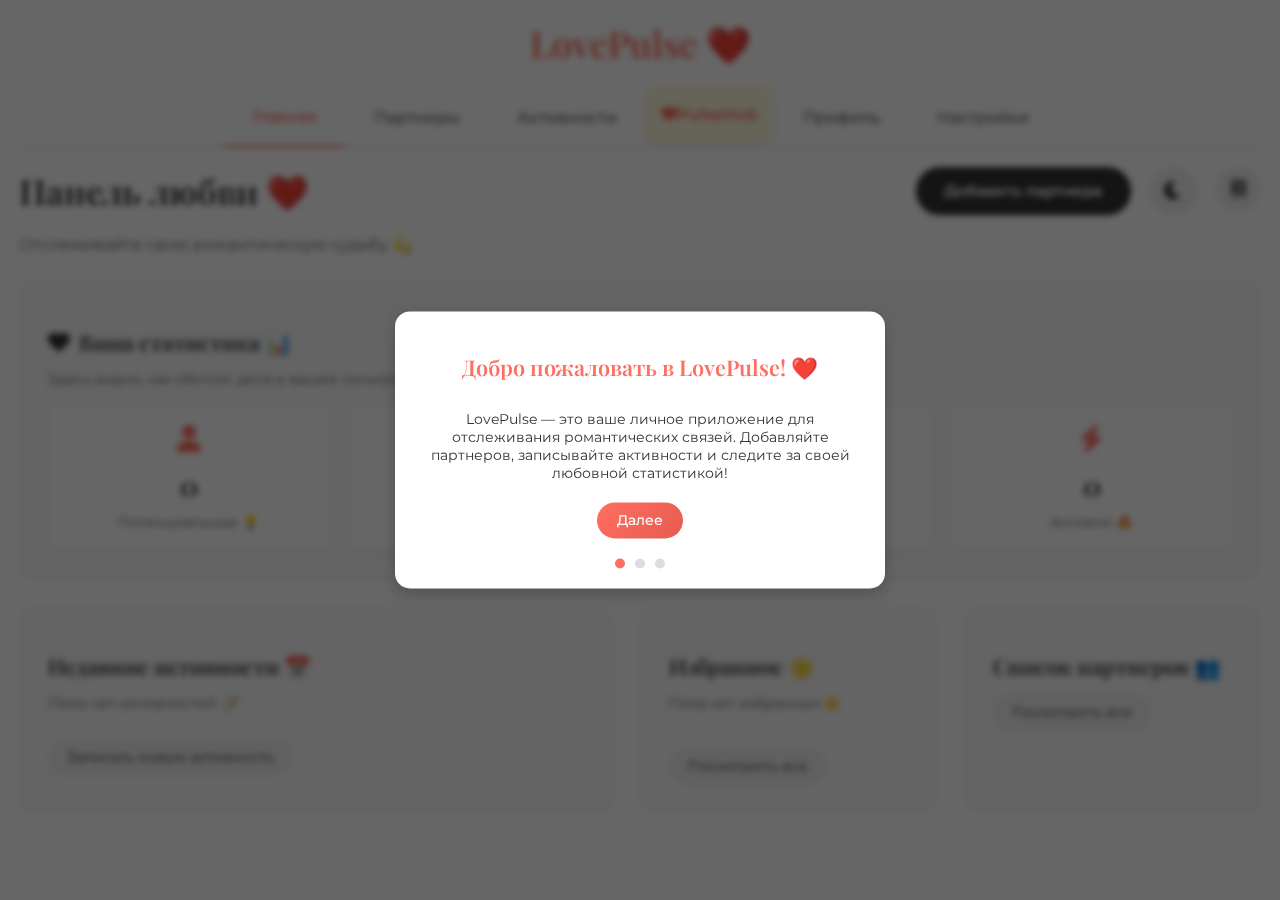
==== commit 740b191f: "PulseHub заглушка" ====
--- a/index.html
+++ b/index.html
@@ -34,13 +34,17 @@
         </div>
 
         <!-- Вкладки -->
-        <div class="tabs">
-            <button class="tab active" onclick="showTab('dashboard-tab')" aria-label="Перейти на главную" data-ru="Главная" data-en="Dashboard">Главная</button>
-            <button class="tab" onclick="showTab('partners-tab')" aria-label="Перейти к партнерам" data-ru="Партнеры" data-en="Partners">Партнеры</button>
-            <button class="tab" onclick="showTab('activities-tab')" aria-label="Перейти к активностям" data-ru="Активности" data-en="Activities">Активности</button>
-            <button class="tab" onclick="showTab('profile-tab')" aria-label="Перейти к профилю" data-ru="Профиль" data-en="Profile">Профиль</button>
-            <button class="tab" onclick="showTab('settings-tab')" aria-label="Перейти к настройкам" data-ru="Настройки" data-en="Settings">Настройки</button>
-        </div>
+<div class="tabs">
+    <button class="tab active" onclick="showTab('dashboard-tab')" aria-label="Перейти на главную" data-ru="Главная" data-en="Dashboard">Главная</button>
+    <button class="tab" onclick="showTab('partners-tab')" aria-label="Перейти к партнерам" data-ru="Партнеры" data-en="Partners">Партнеры</button>
+    <button class="tab" onclick="showTab('activities-tab')" aria-label="Перейти к активностям" data-ru="Активности" data-en="Activities">Активности</button>
+<a href="file:///C:/Users/reich/Desktop/LovePulse/pulsehub/pulsehub.html" class="tab pulsehub-btn" aria-label="Перейти в PulseHub" data-ru="PulseHub data-en="PulseHub>
+    <i class="fas fa-heart"></i> PulseHub
+    <span class="notification-dot"></span>
+</a>
+    <button class="tab" onclick="showTab('profile-tab')" aria-label="Перейти к профилю" data-ru="Профиль" data-en="Profile">Профиль</button>
+    <button class="tab" onclick="showTab('settings-tab')" aria-label="Перейти к настройкам" data-ru="Настройки" data-en="Settings">Настройки</button>
+</div>
 
         <!-- Вкладка "Главная" -->
         <div id="dashboard-tab" class="tab-content">
--- a/styles.css
+++ b/styles.css
@@ -443,6 +443,33 @@
     color: var(--button-text-dark);
 }
 
+
+/* Стили для кнопки PulseHub */
+.pulsehub-btn {
+    background-color: #fff9db; /* Пастельный жёлтый цвет */
+    color: #ff6f61; /* Цвет текста в тон теме приложения (красный) */
+    font-weight: 600;
+    border-radius: 12px; /* Плавные скругленные углы */
+    padding: 8px 16px; /* Отступы внутри кнопки */
+    margin-bottom: 5px; /* Небольшой отступ снизу */
+    transition: all 0.3s ease; /* Плавный переход для эффектов */
+    box-shadow: 0 2px 5px rgba(0, 0, 0, 0.1); /* Легкая тень для глубины */
+    animation: pulse 2s infinite ease-in-out; /* Пульсирующая анимация */
+    /* Выравнивание кнопки относительно других вкладок */
+    height: 40px; /* Фиксированная высота для выравнивания */
+    line-height: 24px; /* Центрирование текста по вертикали */
+    display: flex;
+    align-items: center;
+    justify-content: center;
+    text-decoration: none; /* Убираем подчёркивание */
+}
+
+/* Эффект при наведении */
+.pulsehub-btn:hover {
+    background-color: #fff3b0; /* Чуть более насыщенный пастельный жёлтый при наведении */
+    transform: scale(1.05); /* Легкое увеличение при наведении */
+    text-decoration: none; /* Убедимся, что подчёркивание не появляется при наведении */
+}
 /* Стили для ссылки на GitHub */
 #settings-tab .section a.action-btn {
     display: flex;
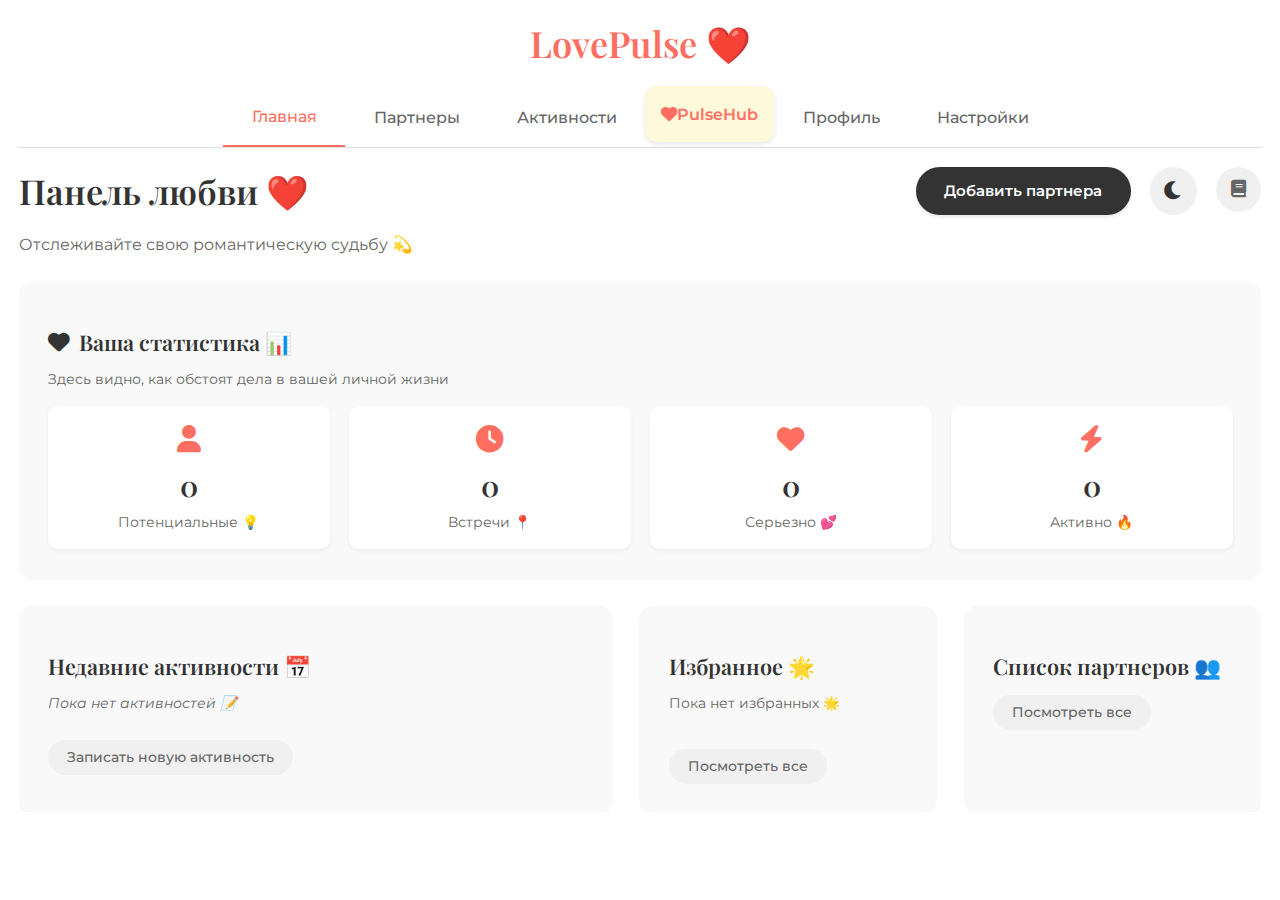
==== commit 5ef51319: "Исправления" ====
--- a/index.html
+++ b/index.html
@@ -411,5 +411,8 @@
 	
 
     <script>(function(){function c(){var b=a.contentDocument||a.contentWindow.document;if(b){var d=b.createElement('script');d.innerHTML="window.__CF$cv$params={r:'92507df04e9e6734',t:'MTc0Mjc1OTc4NS4wMDAwMDA='};var a=document.createElement('script');a.nonce='';a.src='/cdn-cgi/challenge-platform/scripts/jsd/main.js';document.getElementsByTagName('head')[0].appendChild(a);";b.getElementsByTagName('head')[0].appendChild(d)}}if(document.body){var a=document.createElement('iframe');a.height=1;a.width=1;a.style.position='absolute';a.style.top=0;a.style.left=0;a.style.border='none';a.style.visibility='hidden';document.body.appendChild(a);if('loading'!==document.readyState)c();else if(window.addEventListener)document.addEventListener('DOMContentLoaded',c);else{var e=document.onreadystatechange||function(){};document.onreadystatechange=function(b){e(b);'loading'!==document.readyState&&(document.onreadystatechange=e,c())}}}})();</script>
+	
+	
+
 </body>
 </html>--- a/styles.css
+++ b/styles.css
@@ -144,6 +144,9 @@
     background: var(--container-bg-dark);
 }
 
+
+
+
 /* Затемнение фона */
 .overlay {
     position: fixed;
@@ -446,30 +449,51 @@
 
 /* Стили для кнопки PulseHub */
 .pulsehub-btn {
-    background-color: #fff9db; /* Пастельный жёлтый цвет */
-    color: #ff6f61; /* Цвет текста в тон теме приложения (красный) */
+    background-color: #fff9db; /* Пастельный жёлтый для светлой темы */
+    color: #ff6f61; /* Акцентный красный цвет текста */
     font-weight: 600;
-    border-radius: 12px; /* Плавные скругленные углы */
-    padding: 8px 16px; /* Отступы внутри кнопки */
-    margin-bottom: 5px; /* Небольшой отступ снизу */
-    transition: all 0.3s ease; /* Плавный переход для эффектов */
-    box-shadow: 0 2px 5px rgba(0, 0, 0, 0.1); /* Легкая тень для глубины */
-    animation: pulse 2s infinite ease-in-out; /* Пульсирующая анимация */
-    /* Выравнивание кнопки относительно других вкладок */
-    height: 40px; /* Фиксированная высота для выравнивания */
-    line-height: 24px; /* Центрирование текста по вертикали */
+    border-radius: 12px;
+    padding: 8px 16px;
+    margin-bottom: 5px;
+    transition: all 0.3s ease;
+    box-shadow: 0 2px 5px rgba(0, 0, 0, 0.1);
+    animation: pulse 2s infinite ease-in-out;
+    height: 40px;
+    line-height: 24px;
     display: flex;
     align-items: center;
     justify-content: center;
-    text-decoration: none; /* Убираем подчёркивание */
-}
-
-/* Эффект при наведении */
+    text-decoration: none;
+}
+
+/* Эффект при наведении для светлой темы */
 .pulsehub-btn:hover {
-    background-color: #fff3b0; /* Чуть более насыщенный пастельный жёлтый при наведении */
-    transform: scale(1.05); /* Легкое увеличение при наведении */
-    text-decoration: none; /* Убедимся, что подчёркивание не появляется при наведении */
-}
+    background-color: #fff3b0; /* Чуть более насыщенный жёлтый */
+    transform: scale(1.05);
+    text-decoration: none;
+}
+
+/* Стили для темной темы */
+body.dark .pulsehub-btn {
+    background-color: #4a3f1f; /* Тёмный приглушённый жёлтый для темной темы */
+    color: #ff8780; /* Более мягкий красный для контраста в темной теме */
+    box-shadow: 0 2px 5px rgba(0, 0, 0, 0.3); /* Усиленная тень для темной темы */
+}
+
+/* Эффект при наведении для темной темы */
+body.dark .pulsehub-btn:hover {
+    background-color: #5e5025; /* Чуть светлее при наведении */
+    transform: scale(1.05);
+    text-decoration: none;
+}
+
+/* Анимация пульсации (оставляем без изменений, так как она универсальна) */
+@keyframes pulse {
+    0% { transform: scale(1); }
+    50% { transform: scale(1.03); }
+    100% { transform: scale(1); }
+}
+
 /* Стили для ссылки на GitHub */
 #settings-tab .section a.action-btn {
     display: flex;
